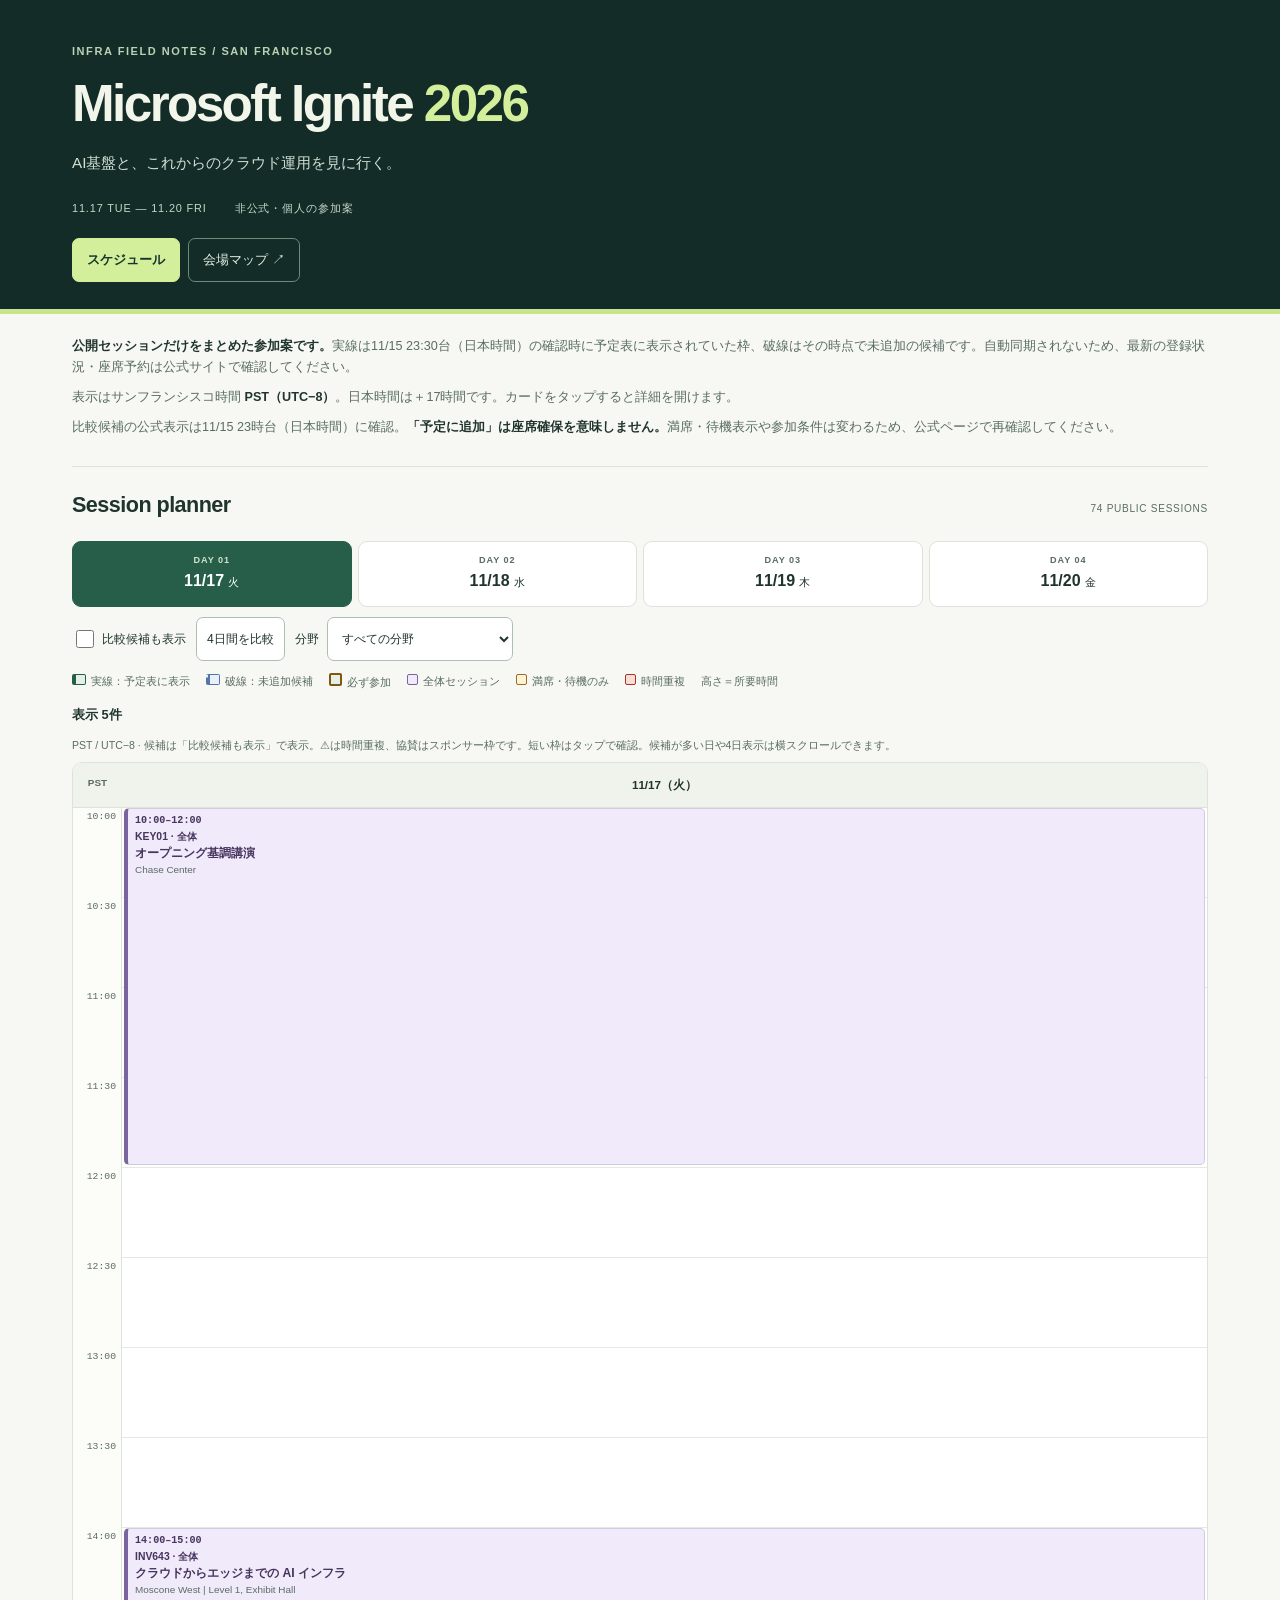
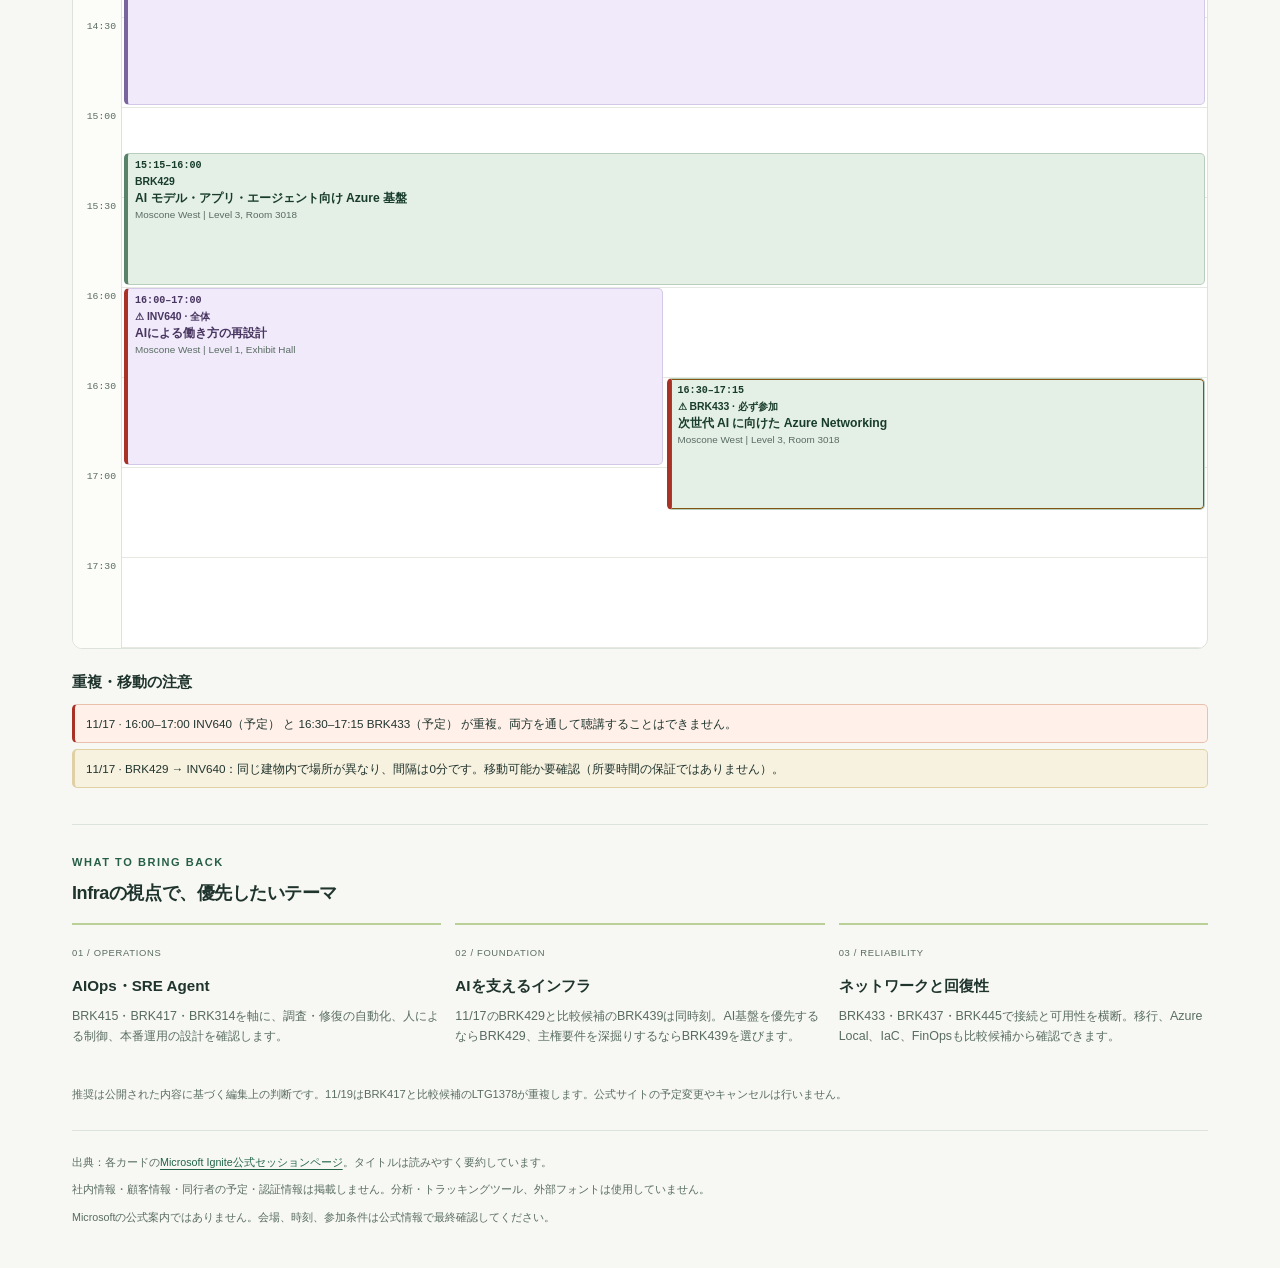
==== docs/index.html @ 674624ea "Refresh Ignite sessions and add The Clancy to the map Co-authored-by: Copilot App <223556219+Copilot" ====
<!doctype html>
<html lang="ja">
<head>
  <meta charset="utf-8">
  <meta name="viewport" content="width=device-width, initial-scale=1">
  <meta name="description" content="Microsoft Ignite 2026 の公開セッションを、Infra・AIOps・SREの観点で整理した非公式の参加案。現地時間のカレンダーで重複を比較できます。">
  <meta name="referrer" content="no-referrer">
  <meta name="theme-color" content="#132c28">
  <title>Ignite 2026 | Infra field notes</title>
  <link rel="stylesheet" href="./style.css">
  <script type="module" src="./app.js"></script>
</head>
<body>
  <header class="masthead">
    <div class="page">
      <p class="eyebrow">INFRA FIELD NOTES / SAN FRANCISCO</p>
      <h1>Microsoft Ignite <span>2026</span></h1>
      <p class="intro">AI基盤と、これからのクラウド運用を見に行く。</p>
      <div class="header-meta"><span>11.17 TUE — 11.20 FRI</span><span>非公式・個人の参加案</span></div>
      <nav class="site-nav" aria-label="ページ"><a href="./" aria-current="page">スケジュール</a><a href="./map.html">会場マップ ↗</a></nav>
    </div>
  </header>
  <main class="page">
    <section class="overview" aria-label="公開情報について">
      <p><strong>公開セッションだけをまとめた参加案です。</strong>実線は11/15 23:30台（日本時間）の確認時に予定表に表示されていた枠、破線はその時点で未追加の候補です。自動同期されないため、最新の登録状況・座席予約は公式サイトで確認してください。</p>
      <p>表示はサンフランシスコ時間 <strong>PST（UTC−8）</strong>。日本時間は＋17時間です。カードをタップすると詳細を開けます。</p>
      <p>比較候補の公式表示は11/15 23時台（日本時間）に確認。<strong>「予定に追加」は座席確保を意味しません。</strong>満席・待機表示や参加条件は変わるため、公式ページで再確認してください。</p>
    </section>
    <section class="planner" aria-labelledby="planner-title">
      <div class="section-heading"><h2 id="planner-title">Session planner</h2><span class="edition">74 PUBLIC SESSIONS</span></div>
      <div class="controls">
        <nav class="days" aria-label="表示する日付">
          <button type="button" data-day="17" aria-pressed="true"><small>DAY 01</small>11/17 <span>火</span></button>
          <button type="button" data-day="18" aria-pressed="false"><small>DAY 02</small>11/18 <span>水</span></button>
          <button type="button" data-day="19" aria-pressed="false"><small>DAY 03</small>11/19 <span>木</span></button>
          <button type="button" data-day="20" aria-pressed="false"><small>DAY 04</small>11/20 <span>金</span></button>
        </nav>
        <div class="filter-row">
          <label class="check"><input id="alternatives" type="checkbox"> 比較候補も表示</label>
          <button id="week" type="button" aria-pressed="false">4日間を比較</button>
          <label class="track-label">分野<select id="track"><option value="">すべての分野</option></select></label>
        </div>
      </div>
      <div class="legend"><span class="key priority">実線：予定表に表示</span><span class="key alternative">破線：未追加候補</span><span class="key must">必ず参加</span><span class="key general">全体セッション</span><span class="key standby">満席・待機のみ</span><span class="key conflict">時間重複</span><span>高さ＝所要時間</span></div>
      <div id="summary" class="summary" role="status" aria-live="polite"></div>
      <p class="calendar-help">PST / UTC−8 · 候補は「比較候補も表示」で表示。⚠は時間重複、協賛はスポンサー枠です。短い枠はタップで確認。候補が多い日や4日表示は横スクロールできます。</p>
      <div class="calendar-scroll" tabindex="0" role="region" aria-label="時間軸カレンダー">
        <div id="calendar" class="calendar"></div>
      </div>
      <section class="schedule-notes" aria-labelledby="schedule-notes-title">
        <h3 id="schedule-notes-title">重複・移動の注意</h3>
        <div id="warnings" class="warnings"></div>
      </section>
      <noscript><p class="error">カレンダーにはJavaScriptが必要です。<a href="https://ignite.microsoft.com/en-US/sessions">公式カタログ</a>をご利用ください。</p></noscript>
      <p id="load-error" class="error" hidden></p>
    </section>
    <section class="reading" aria-labelledby="focus-title">
      <p class="eyebrow">WHAT TO BRING BACK</p>
      <h2 id="focus-title">Infraの視点で、優先したいテーマ</h2>
      <div class="reading-grid">
        <article><span>01 / OPERATIONS</span><h3>AIOps・SRE Agent</h3><p>BRK415・BRK417・BRK314を軸に、調査・修復の自動化、人による制御、本番運用の設計を確認します。</p></article>
        <article><span>02 / FOUNDATION</span><h3>AIを支えるインフラ</h3><p>11/17のBRK429と比較候補のBRK439は同時刻。AI基盤を優先するならBRK429、主権要件を深掘りするならBRK439を選びます。</p></article>
        <article><span>03 / RELIABILITY</span><h3>ネットワークと回復性</h3><p>BRK433・BRK437・BRK445で接続と可用性を横断。移行、Azure Local、IaC、FinOpsも比較候補から確認できます。</p></article>
      </div>
      <p class="fineprint">推奨は公開された内容に基づく編集上の判断です。11/19はBRK417と比較候補のLTG1378が重複します。公式サイトの予定変更やキャンセルは行いません。</p>
    </section>
    <footer>
      <p>出典：各カードの<a href="https://ignite.microsoft.com/en-US/sessions">Microsoft Ignite公式セッションページ</a>。タイトルは読みやすく要約しています。</p>
      <p>社内情報・顧客情報・同行者の予定・認証情報は掲載しません。分析・トラッキングツール、外部フォントは使用していません。</p>
      <p>Microsoftの公式案内ではありません。会場、時刻、参加条件は公式情報で最終確認してください。</p>
    </footer>
  </main>
  <dialog id="detail" aria-labelledby="detail-title">
    <button id="close-detail" class="close" type="button">閉じる ×</button>
    <p id="detail-code" class="eyebrow"></p>
    <h2 id="detail-title"></h2>
    <p id="detail-time"></p><p id="detail-jst" class="muted"></p>
    <p id="detail-place"></p><p id="detail-track" class="muted"></p>
    <p id="detail-conflicts" class="detail-warning"></p>
    <p id="detail-availability" class="detail-availability"></p>
    <p id="detail-reason"></p>
    <a id="detail-link" class="official" target="_blank" rel="noopener noreferrer">公式セッションページ ↗</a>
    <p class="fineprint">表示状態は2026/11/15時点の記録で、自動同期されません。最新の登録・予約状況は公式サイトで確認してください。</p>
  </dialog>
</body>
</html>
---- docs/style.css ----
:root {
  color-scheme: light;
  --ink: #20342e;
  --muted: #596c63;
  --paper: #f7f8f3;
  --line: #dce3db;
  --green: #265e49;
  --priority: #e4efe6;
  --alternate: #eaf0fa;
  --danger: #a93227;
  --scale: 3px;
  font-family: "Segoe UI", "Yu Gothic UI", "Hiragino Kaku Gothic ProN", sans-serif;
}
* { box-sizing: border-box; }
body { margin: 0; background: var(--paper); color: var(--ink); line-height: 1.65; }
button, select, input { font: inherit; }
button, select { cursor: pointer; }
button, select, a { -webkit-tap-highlight-color: transparent; }
button:focus-visible, a:focus-visible, select:focus-visible, input:focus-visible, [tabindex]:focus-visible { outline: 3px solid #d27d18; outline-offset: 3px; }
a { color: #236449; text-underline-offset: 3px; }
p { margin: 0 0 .6rem; }
.page { max-width: 1180px; margin: auto; padding: 0 22px; }
.masthead { background: #132c28; color: #f2f5e9; padding: 42px 0 27px; border-bottom: 5px solid #c7e58c; }
.eyebrow { font-size: .69rem; letter-spacing: .14em; font-weight: 750; }
.masthead .eyebrow { color: #bad1b4; }
h1 { font-size: clamp(1.7rem, 5vw, 3.2rem); letter-spacing: -.05em; line-height: 1.2; margin: 13px 0 15px; }
h1 span { color: #d4ef9c; }
.intro { font-size: .95rem; color: #d2e0d4; }
.header-meta { display: flex; gap: 12px 28px; flex-wrap: wrap; margin-top: 25px; font-size: .68rem; letter-spacing: .08em; color: #c5d6c6; }
.site-nav { display: flex; gap: 8px; margin-top: 20px; }
.site-nav a { display: inline-flex; align-items: center; min-height: 44px; padding: 8px 14px; border: 1px solid #6f8b7b; border-radius: 7px; color: #e7f2e4; text-decoration: none; font-size: .82rem; }
.site-nav a[aria-current="page"] { color: #15362b; background: #d4ef9c; border-color: #d4ef9c; font-weight: 700; }
.overview { padding: 22px 0 18px; font-size: .79rem; color: var(--muted); }
.overview strong { color: var(--ink); }
.section-heading { display: flex; align-items: baseline; justify-content: space-between; gap: 8px; border-top: 1px solid var(--line); padding-top: 23px; }
h2 { font-size: 1.35rem; line-height: 1.4; margin: 0 0 17px; letter-spacing: -.025em; }
.edition { font-size: .63rem; color: var(--muted); letter-spacing: .07em; text-align: right; }
.controls { position: sticky; top: 0; z-index: 5; background: var(--paper); padding: 4px 0 10px; }
.days { display: grid; grid-template-columns: repeat(4, 1fr); gap: 6px; }
.days button { border: 1px solid var(--line); background: white; border-radius: 9px; color: var(--ink); padding: 8px 4px; font-size: 1rem; font-weight: 700; min-height: 66px; }
.days small { display: block; font-size: .57rem; letter-spacing: .1em; color: var(--muted); }
.days button span { font-size: .7rem; font-weight: 500; }
.days button[aria-pressed="true"] { color: white; background: var(--green); border-color: var(--green); }
.days button[aria-pressed="true"] small { color: #d0e4cf; }
.filter-row { display: flex; flex-wrap: wrap; gap: 10px; align-items: center; padding-top: 10px; font-size: .76rem; }
.check { display: flex; align-items: center; gap: 5px; min-height: 44px; cursor: pointer; }
input { width: 18px; height: 18px; accent-color: var(--green); }
#week, select { min-height: 44px; padding: 7px 10px; border: 1px solid #aebfb2; border-radius: 7px; color: var(--ink); background: white; }
#week[aria-pressed="true"] { background: var(--priority); border-color: var(--green); }
.track-label { display: flex; gap: 8px; align-items: center; }
.legend { display: flex; flex-wrap: wrap; gap: 8px 16px; font-size: .67rem; color: var(--muted); margin: 2px 0 12px; }
.key::before { content: ""; display: inline-block; height: 9px; width: 9px; margin-right: 5px; background: var(--priority); border: 1px solid var(--green); border-radius: 2px; }
.key.priority::before { border-left: 4px solid var(--green); }
.key.alternative::before { background: var(--alternate); border-color: #5375a7; border-left: 4px dashed #5375a7; }
.key.general::before { background: #f0eafa; border-color: #79649e; }
.key.standby::before { background: #fff3d4; border-color: #9a6b22; }
.key.must::before { background: var(--priority); border: 2px solid #825513; }
.key.conflict::before { background: #f8ddd4; border-color: var(--danger); }
.summary { font-size: .8rem; font-weight: 700; margin-bottom: 8px; }
.warnings { display: grid; gap: 6px; }
.schedule-notes { margin-top: 20px; }
.schedule-notes h3 { margin: 0 0 10px; }
.notes-help { color: var(--muted); font-size: .73rem; margin: 2px 0 0; }
.warning { background: #fff1e9; border: 1px solid #e8c1ad; border-left: 3px solid var(--danger); border-radius: 5px; font-size: .73rem; padding: 9px 11px; }
.warning.travel { background: #f7f1df; border-color: #e0d1a5; }
.calendar-help { font-size: .66rem; color: var(--muted); margin: 12px 0 8px; }
.calendar-scroll { overflow: auto; border: 1px solid var(--line); border-radius: 10px; background: white; }
.calendar { display: grid; grid-template-columns: 49px minmax(0, 1fr); isolation: isolate; }
.calendar.week { grid-template-columns: 49px repeat(4, minmax(260px, 1fr)); min-width: 1090px; }
.corner, .day-heading { padding: 12px 6px; background: #f0f3ec; border-bottom: 1px solid var(--line); font-size: .73rem; text-align: center; font-weight: 650; }
.corner { position: sticky; left: 0; z-index: 3; color: var(--muted); font-size: .62rem; }
.time-axis { position: sticky; left: 0; z-index: 3; background: #fcfcf8; border-right: 1px solid var(--line); }
.time-tick { position: absolute; width: 100%; padding: 2px 5px 0 0; text-align: right; font: .61rem/1.4 Consolas, monospace; color: var(--muted); }
.day-column { position: relative; border-right: 1px solid var(--line); background: repeating-linear-gradient(to bottom, transparent 0, transparent calc(30 * var(--scale) - 1px), #e5e9e1 calc(30 * var(--scale) - 1px), #e5e9e1 calc(30 * var(--scale))); }
.day-column:last-child { border-right: 0; }
.empty { padding: 18px 12px; font-size: .75rem; color: var(--muted); }
.event { position: absolute; display: flex; flex-direction: column; gap: 3px; margin: 0; padding: 6px 7px; border: 1px solid #b8cdbb; border-left: 4px solid #58826a; border-radius: 5px; background: var(--priority); text-align: left; color: #183c2b; overflow: hidden; min-width: 0; line-height: 1.25; }
.event.alternative { background: var(--alternate); border-color: #c3d1e6; border-left: 4px dashed #6984ae; color: #284564; }
.event.general { background: #f0eafa; border-color: #d3c8e5; border-left-color: #79649e; color: #47345f; }
.event.standby { background: #fff3d4; border-color: #c4a668; border-left-color: #9a6b22; color: #574320; }
.event.must { box-shadow: inset 0 0 0 1px #825513; }
.event.conflict { border-left-color: var(--danger); }
.event:hover { filter: brightness(.97); box-shadow: 0 2px 8px #183c2b20; }
.event .event-time { font: 700 .63rem/1.25 Consolas, monospace; white-space: nowrap; }
.event .event-code { font-size: .65rem; font-weight: 750; }
.event .event-title { font-size: .76rem; font-weight: 650; display: -webkit-box; -webkit-line-clamp: 2; -webkit-box-orient: vertical; overflow: hidden; }
.event .event-venue { font-size: .62rem; color: var(--muted); overflow: hidden; white-space: nowrap; text-overflow: ellipsis; }
.event.short { padding: 3px 5px; gap: 1px; }
.event.short .event-title, .event.short .event-venue { display: none; }
.event.medium .event-venue { display: none; }
.reading { margin-top: 36px; border-top: 1px solid var(--line); padding-top: 28px; }
.reading > .eyebrow { color: var(--green); }
.reading h2 { font-size: 1.13rem; }
.reading-grid { display: grid; grid-template-columns: repeat(3, 1fr); gap: 14px; }
.reading article { border-top: 2px solid #bad098; padding: 13px 0; }
.reading article > span { font-size: .59rem; letter-spacing: .07em; color: var(--muted); }
h3 { font-size: .95rem; margin: 8px 0; }
.reading article p { font-size: .78rem; color: var(--muted); }
.fineprint { font-size: .7rem; color: var(--muted); margin-top: 15px; }
footer { border-top: 1px solid var(--line); margin-top: 27px; padding: 23px 0 32px; font-size: .67rem; color: var(--muted); }
dialog { border: 0; border-top: 5px solid var(--green); border-radius: 13px; padding: 24px; width: min(94vw, 540px); max-height: 85dvh; color: var(--ink); box-shadow: 0 12px 70px #0004; }
dialog::backdrop { background: #102a24a6; }
dialog h2 { font-size: 1.3rem; margin-top: 10px; }
dialog p { font-size: .84rem; }
.close { display: block; margin: -7px -7px 12px auto; min-height: 44px; border: 1px solid var(--line); border-radius: 6px; background: white; padding: 6px 12px; color: var(--ink); }
.muted { color: var(--muted); }
.detail-warning { color: var(--danger); font-weight: 650; }
.detail-availability { color: #765317; font-weight: 650; }
.official { display: block; margin: 18px 0 0; padding: 12px; border-radius: 7px; background: var(--green); color: white; text-decoration: none; text-align: center; }
.error { padding: 15px; color: #a02218; background: #ffebe5; }
.venue-page { max-width: 1000px; }
.event-map { margin-top: 24px; }
.event-map .eyebrow { color: var(--green); }
.event-map h2 { margin: 6px 0 12px; }
.event-map > p { font-size: .83rem; }
.official-map { margin: 24px 0; padding: 22px; background: #e8f0df; border: 1px solid #c5d7bd; border-radius: 12px; }
.official-map .eyebrow, .venue-section .eyebrow { color: var(--green); }
.official-map h2, .venue-section h2 { margin: 6px 0 12px; }
.official-map p, .venue-section > p { font-size: .83rem; }
.map-actions { display: flex; flex-wrap: wrap; align-items: center; gap: 12px 22px; }
.map-actions .official { display: inline-block; margin: 0; padding: 12px 18px; }
.venue-section { border-top: 1px solid var(--line); padding-top: 28px; margin-top: 28px; }
.schematic { margin: 18px 0 0; }
.schematic svg { display: block; width: 100%; max-width: 520px; height: auto; }
.campus-map a { cursor: pointer; }
.campus-map a:focus-visible { outline: 3px solid #d27d18; outline-offset: -3px; }
.schematic figcaption, .map-credit { font-size: .7rem; color: var(--muted); margin: 8px 0; }
.chase-note { max-width: 520px; margin-top: 17px; padding: 14px 16px; background: #e9eff7; border: 1px solid #c5d5e5; border-radius: 9px; font-size: .8rem; }
.chase-note h3 { margin: 3px 0 5px; }
.chase-note p:last-child { margin-bottom: 0; }
.transit-note { max-width: 520px; margin: 12px 0 0; padding: 11px 14px; border-left: 3px solid #b17a24; background: #fff3d4; color: #574320; border-radius: 5px; }
.venue-grid { display: grid; grid-template-columns: repeat(2, 1fr); gap: 12px; }
.venue-card { padding: 17px; border: 1px solid var(--line); background: white; border-radius: 9px; font-size: .8rem; }
.venue-card h3 { margin: 4px 0 8px; }
.venue-card p:last-child { margin-bottom: 0; }
.venue-number { font-weight: 750; color: var(--green); font-size: .75rem; }
@media (max-width: 600px) {
  .page { padding: 0 14px; }
  .masthead { padding-top: 29px; }
  .intro { font-size: .8rem; }
  .reading-grid { grid-template-columns: 1fr; gap: 0; }
  .venue-grid { grid-template-columns: 1fr; }
  .track-label { width: 100%; }
  .track-label select { flex: 1; min-width: 0; }
  .event .event-title { font-size: .7rem; }
}
@media (prefers-reduced-motion: no-preference) { dialog[open] { animation: appear .15s ease-out; } @keyframes appear { from { opacity: 0; transform: translateY(8px); } to { opacity: 1; transform: translateY(0); } } }
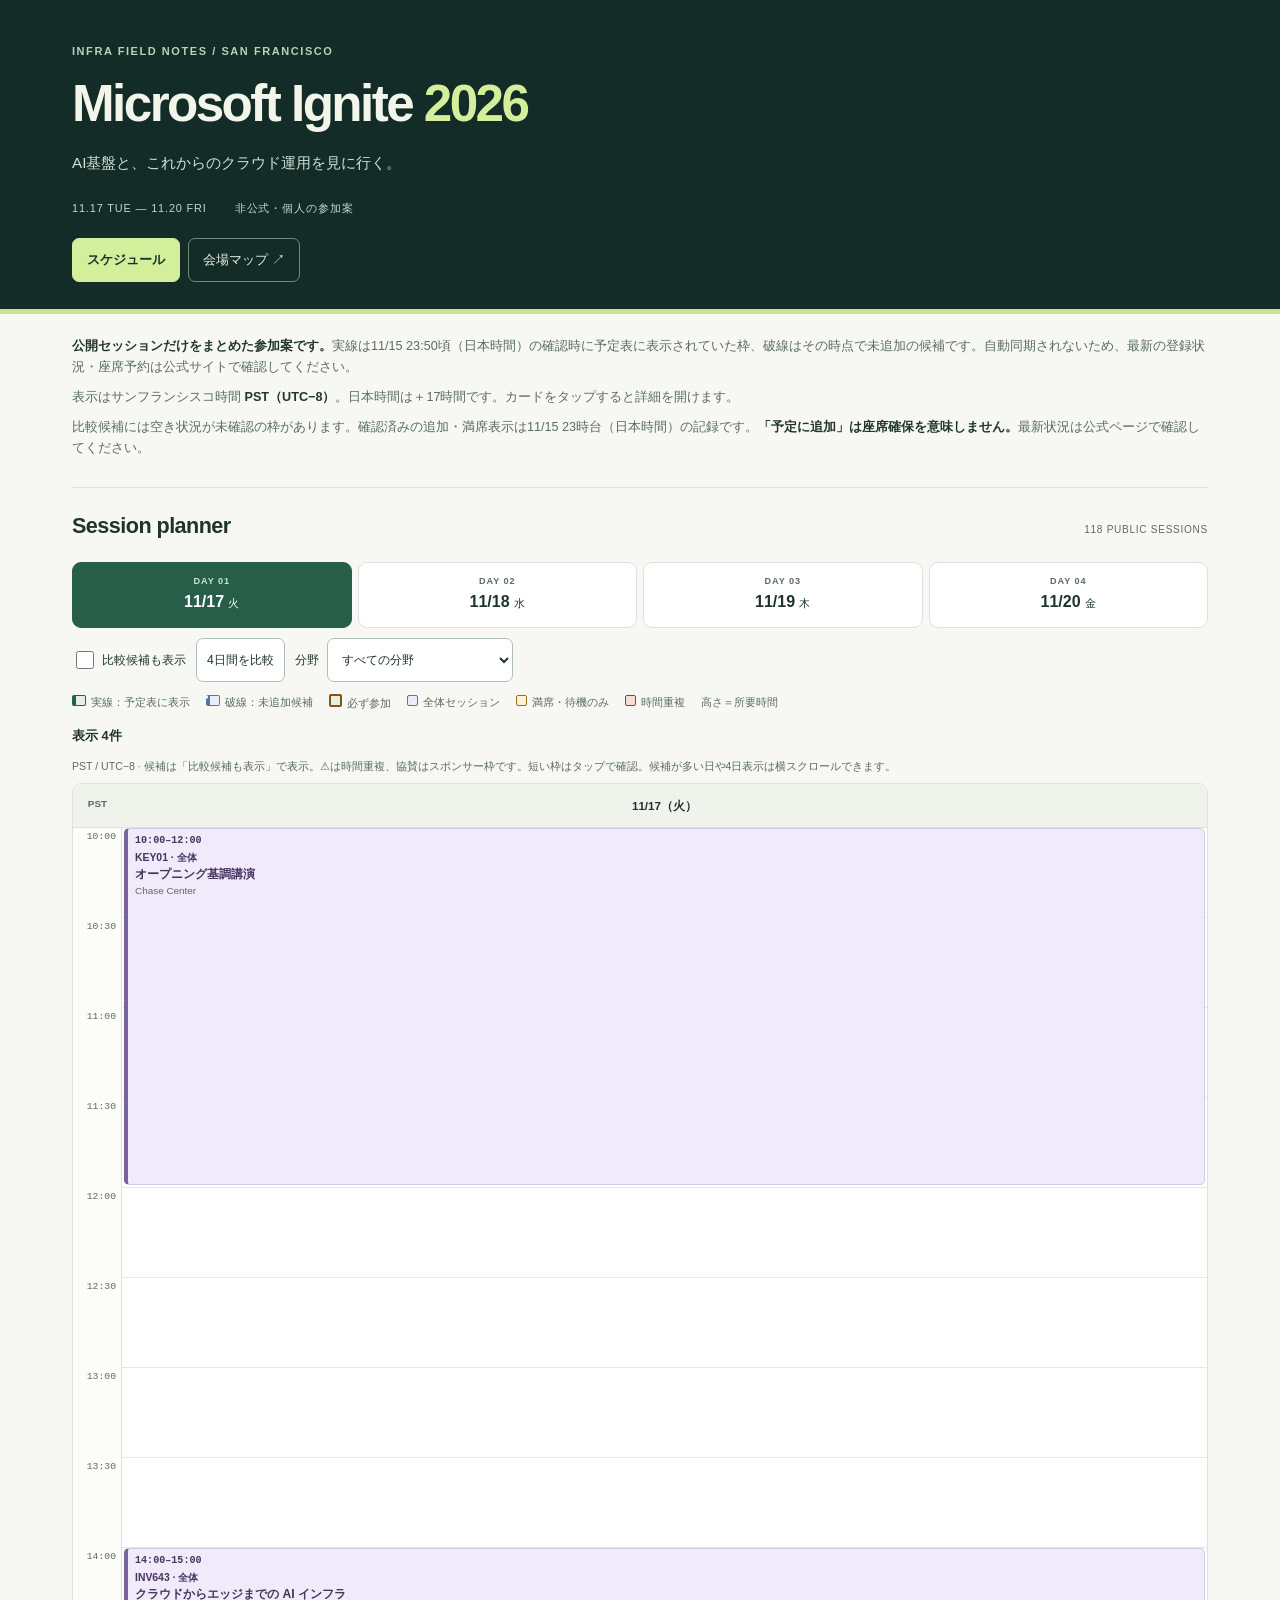
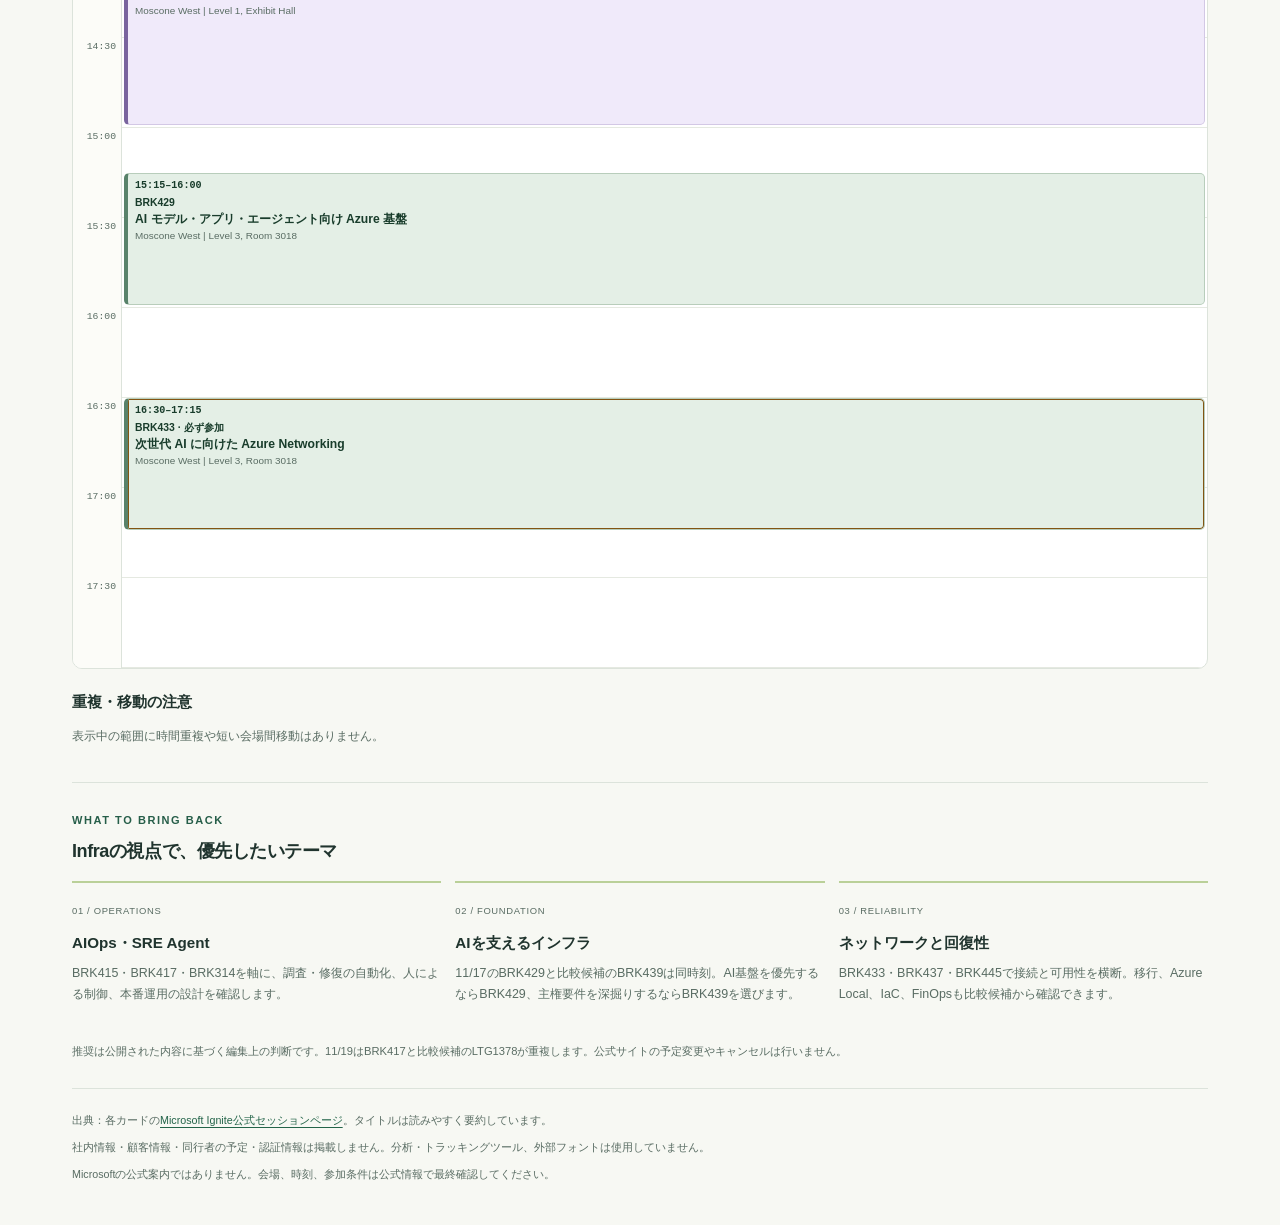
==== commit 60f1c1b8: "Refresh Ignite schedule and public candidates Co-authored-by: Copilot App <223556219+Copilot@users.n" ====
--- a/docs/index.html
+++ b/docs/index.html
@@ -22,12 +22,12 @@
   </header>
   <main class="page">
     <section class="overview" aria-label="公開情報について">
-      <p><strong>公開セッションだけをまとめた参加案です。</strong>実線は11/15 23:30台（日本時間）の確認時に予定表に表示されていた枠、破線はその時点で未追加の候補です。自動同期されないため、最新の登録状況・座席予約は公式サイトで確認してください。</p>
+      <p><strong>公開セッションだけをまとめた参加案です。</strong>実線は11/15 23:50頃（日本時間）の確認時に予定表に表示されていた枠、破線はその時点で未追加の候補です。自動同期されないため、最新の登録状況・座席予約は公式サイトで確認してください。</p>
       <p>表示はサンフランシスコ時間 <strong>PST（UTC−8）</strong>。日本時間は＋17時間です。カードをタップすると詳細を開けます。</p>
-      <p>比較候補の公式表示は11/15 23時台（日本時間）に確認。<strong>「予定に追加」は座席確保を意味しません。</strong>満席・待機表示や参加条件は変わるため、公式ページで再確認してください。</p>
+      <p>比較候補には空き状況が未確認の枠があります。確認済みの追加・満席表示は11/15 23時台（日本時間）の記録です。<strong>「予定に追加」は座席確保を意味しません。</strong>最新状況は公式ページで確認してください。</p>
     </section>
     <section class="planner" aria-labelledby="planner-title">
-      <div class="section-heading"><h2 id="planner-title">Session planner</h2><span class="edition">74 PUBLIC SESSIONS</span></div>
+      <div class="section-heading"><h2 id="planner-title">Session planner</h2><span id="session-count" class="edition">PUBLIC SESSIONS</span></div>
       <div class="controls">
         <nav class="days" aria-label="表示する日付">
           <button type="button" data-day="17" aria-pressed="true"><small>DAY 01</small>11/17 <span>火</span></button>
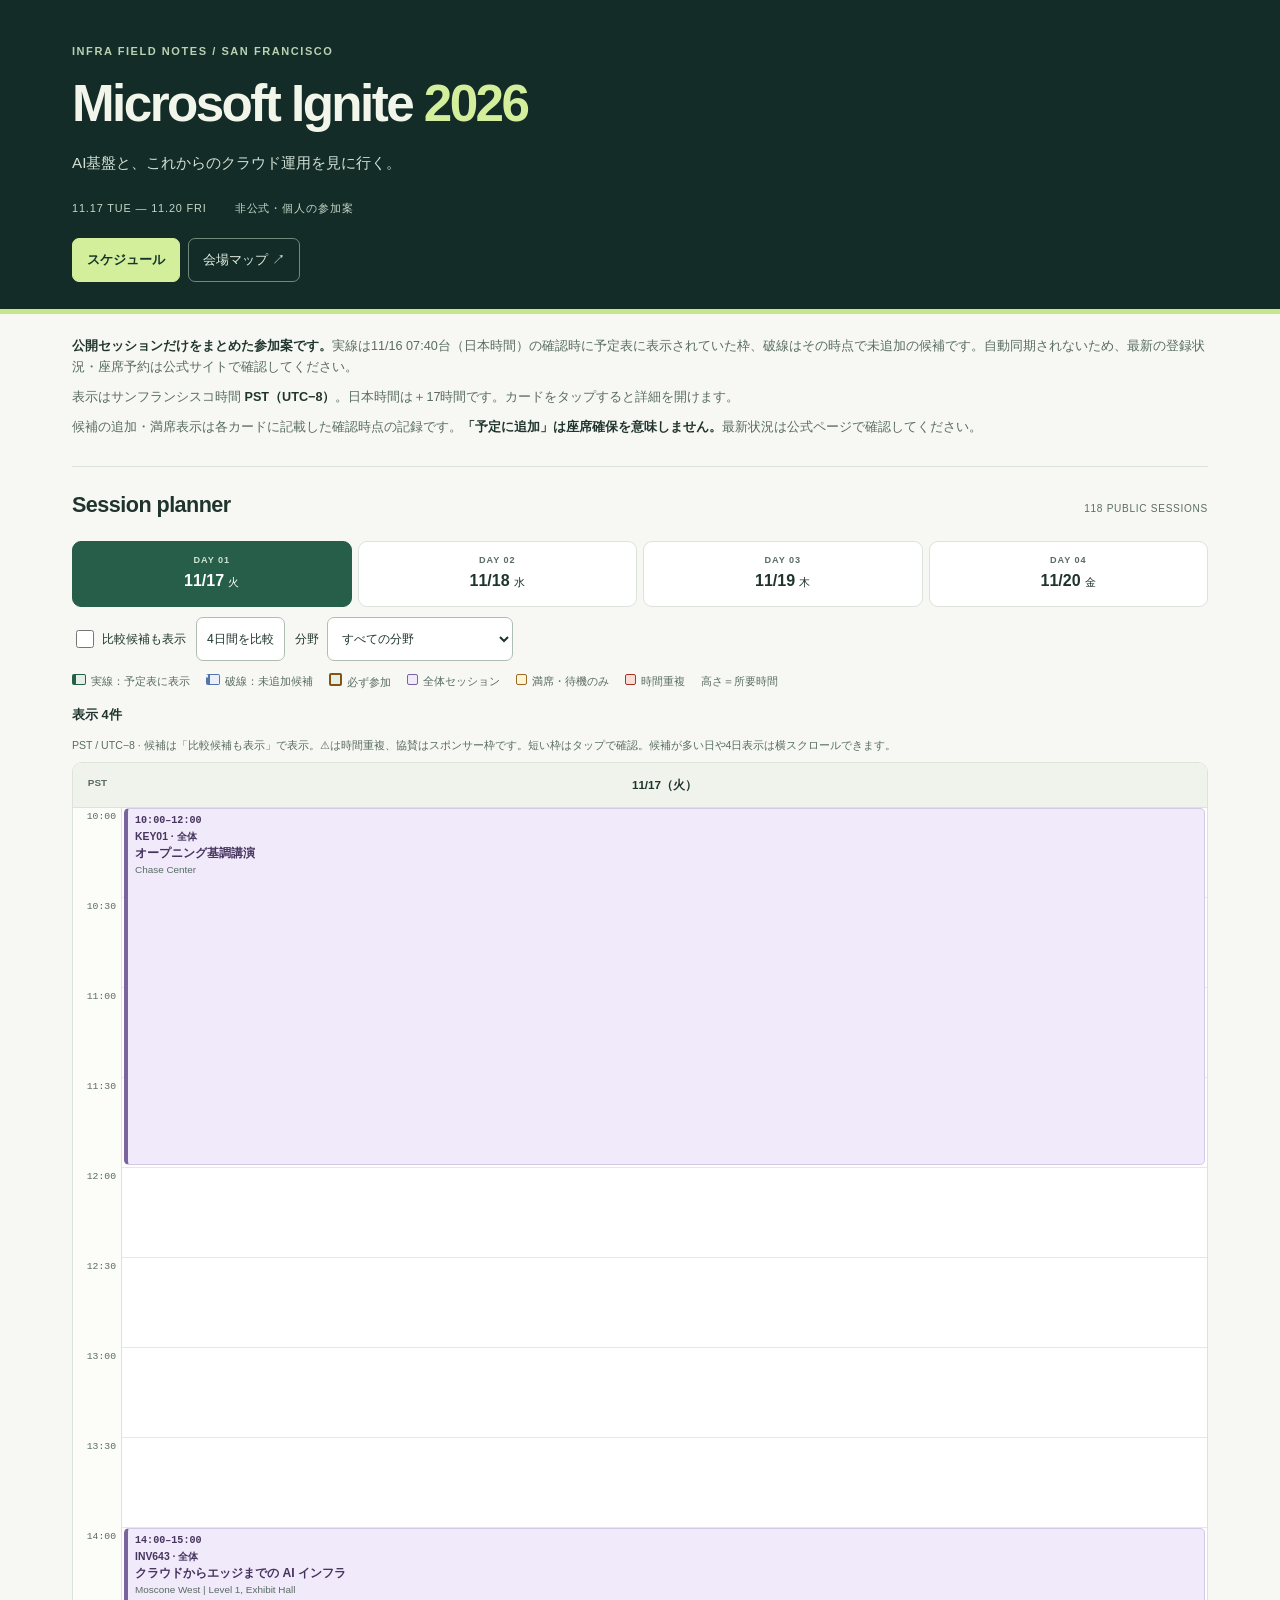
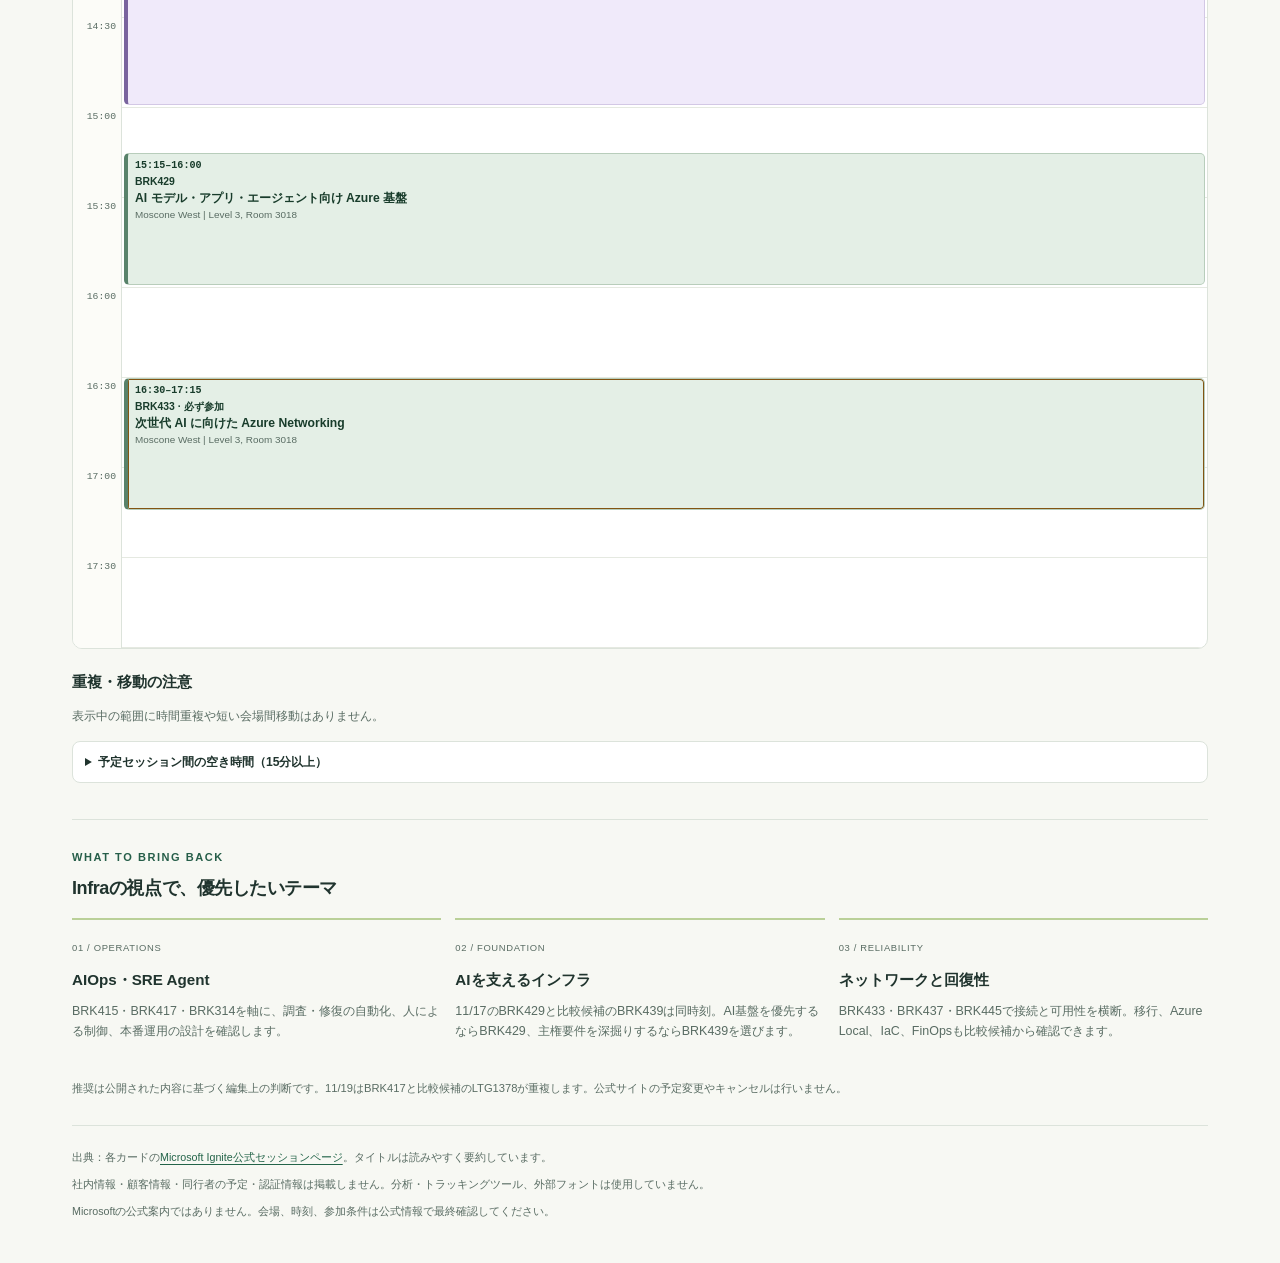
==== commit 90bd496a: "Refresh availability and improve event planning Co-authored-by: Copilot App <223556219+Copilot@users" ====
--- a/docs/index.html
+++ b/docs/index.html
@@ -22,9 +22,9 @@
   </header>
   <main class="page">
     <section class="overview" aria-label="公開情報について">
-      <p><strong>公開セッションだけをまとめた参加案です。</strong>実線は11/15 23:50頃（日本時間）の確認時に予定表に表示されていた枠、破線はその時点で未追加の候補です。自動同期されないため、最新の登録状況・座席予約は公式サイトで確認してください。</p>
+      <p><strong>公開セッションだけをまとめた参加案です。</strong>実線は11/16 07:40台（日本時間）の確認時に予定表に表示されていた枠、破線はその時点で未追加の候補です。自動同期されないため、最新の登録状況・座席予約は公式サイトで確認してください。</p>
       <p>表示はサンフランシスコ時間 <strong>PST（UTC−8）</strong>。日本時間は＋17時間です。カードをタップすると詳細を開けます。</p>
-      <p>比較候補には空き状況が未確認の枠があります。確認済みの追加・満席表示は11/15 23時台（日本時間）の記録です。<strong>「予定に追加」は座席確保を意味しません。</strong>最新状況は公式ページで確認してください。</p>
+      <p>候補の追加・満席表示は各カードに記載した確認時点の記録です。<strong>「予定に追加」は座席確保を意味しません。</strong>最新状況は公式ページで確認してください。</p>
     </section>
     <section class="planner" aria-labelledby="planner-title">
       <div class="section-heading"><h2 id="planner-title">Session planner</h2><span id="session-count" class="edition">PUBLIC SESSIONS</span></div>
@@ -51,6 +51,11 @@
         <h3 id="schedule-notes-title">重複・移動の注意</h3>
         <div id="warnings" class="warnings"></div>
       </section>
+      <details class="gap-notes">
+        <summary>予定セッション間の空き時間（15分以上）</summary>
+        <p>予定セッション同士の間隔です。移動・食事・共通プログラム・その他の予定は含まず、参加できる時間を保証しません。最初の前と最後の後は表示しません。時刻はPSTです。</p>
+        <ul id="session-gaps"></ul>
+      </details>
       <noscript><p class="error">カレンダーにはJavaScriptが必要です。<a href="https://ignite.microsoft.com/en-US/sessions">公式カタログ</a>をご利用ください。</p></noscript>
       <p id="load-error" class="error" hidden></p>
     </section>
@@ -80,7 +85,7 @@
     <p id="detail-availability" class="detail-availability"></p>
     <p id="detail-reason"></p>
     <a id="detail-link" class="official" target="_blank" rel="noopener noreferrer">公式セッションページ ↗</a>
-    <p class="fineprint">表示状態は2026/11/15時点の記録で、自動同期されません。最新の登録・予約状況は公式サイトで確認してください。</p>
+    <p class="fineprint">表示状態は2026/11/16時点の記録で、自動同期されません。最新の登録・予約状況は公式サイトで確認してください。</p>
   </dialog>
 </body>
 </html>
--- a/docs/style.css
+++ b/docs/style.css
@@ -61,6 +61,10 @@
 .schedule-notes { margin-top: 20px; }
 .schedule-notes h3 { margin: 0 0 10px; }
 .notes-help { color: var(--muted); font-size: .73rem; margin: 2px 0 0; }
+.gap-notes { margin-top: 16px; border: 1px solid var(--line); background: white; border-radius: 8px; padding: 10px 12px; font-size: .76rem; }
+.gap-notes summary { cursor: pointer; font-weight: 700; }
+.gap-notes p { color: var(--muted); margin: 10px 0 4px; }
+.gap-notes ul { margin: 6px 0 0; padding-left: 20px; }
 .warning { background: #fff1e9; border: 1px solid #e8c1ad; border-left: 3px solid var(--danger); border-radius: 5px; font-size: .73rem; padding: 9px 11px; }
 .warning.travel { background: #f7f1df; border-color: #e0d1a5; }
 .calendar-help { font-size: .66rem; color: var(--muted); margin: 12px 0 8px; }
@@ -113,6 +117,7 @@
 .event-map .eyebrow { color: var(--green); }
 .event-map h2 { margin: 6px 0 12px; }
 .event-map > p { font-size: .83rem; }
+.map-key { color: #69491f; }
 .official-map { margin: 24px 0; padding: 22px; background: #e8f0df; border: 1px solid #c5d7bd; border-radius: 12px; }
 .official-map .eyebrow, .venue-section .eyebrow { color: var(--green); }
 .official-map h2, .venue-section h2 { margin: 6px 0 12px; }
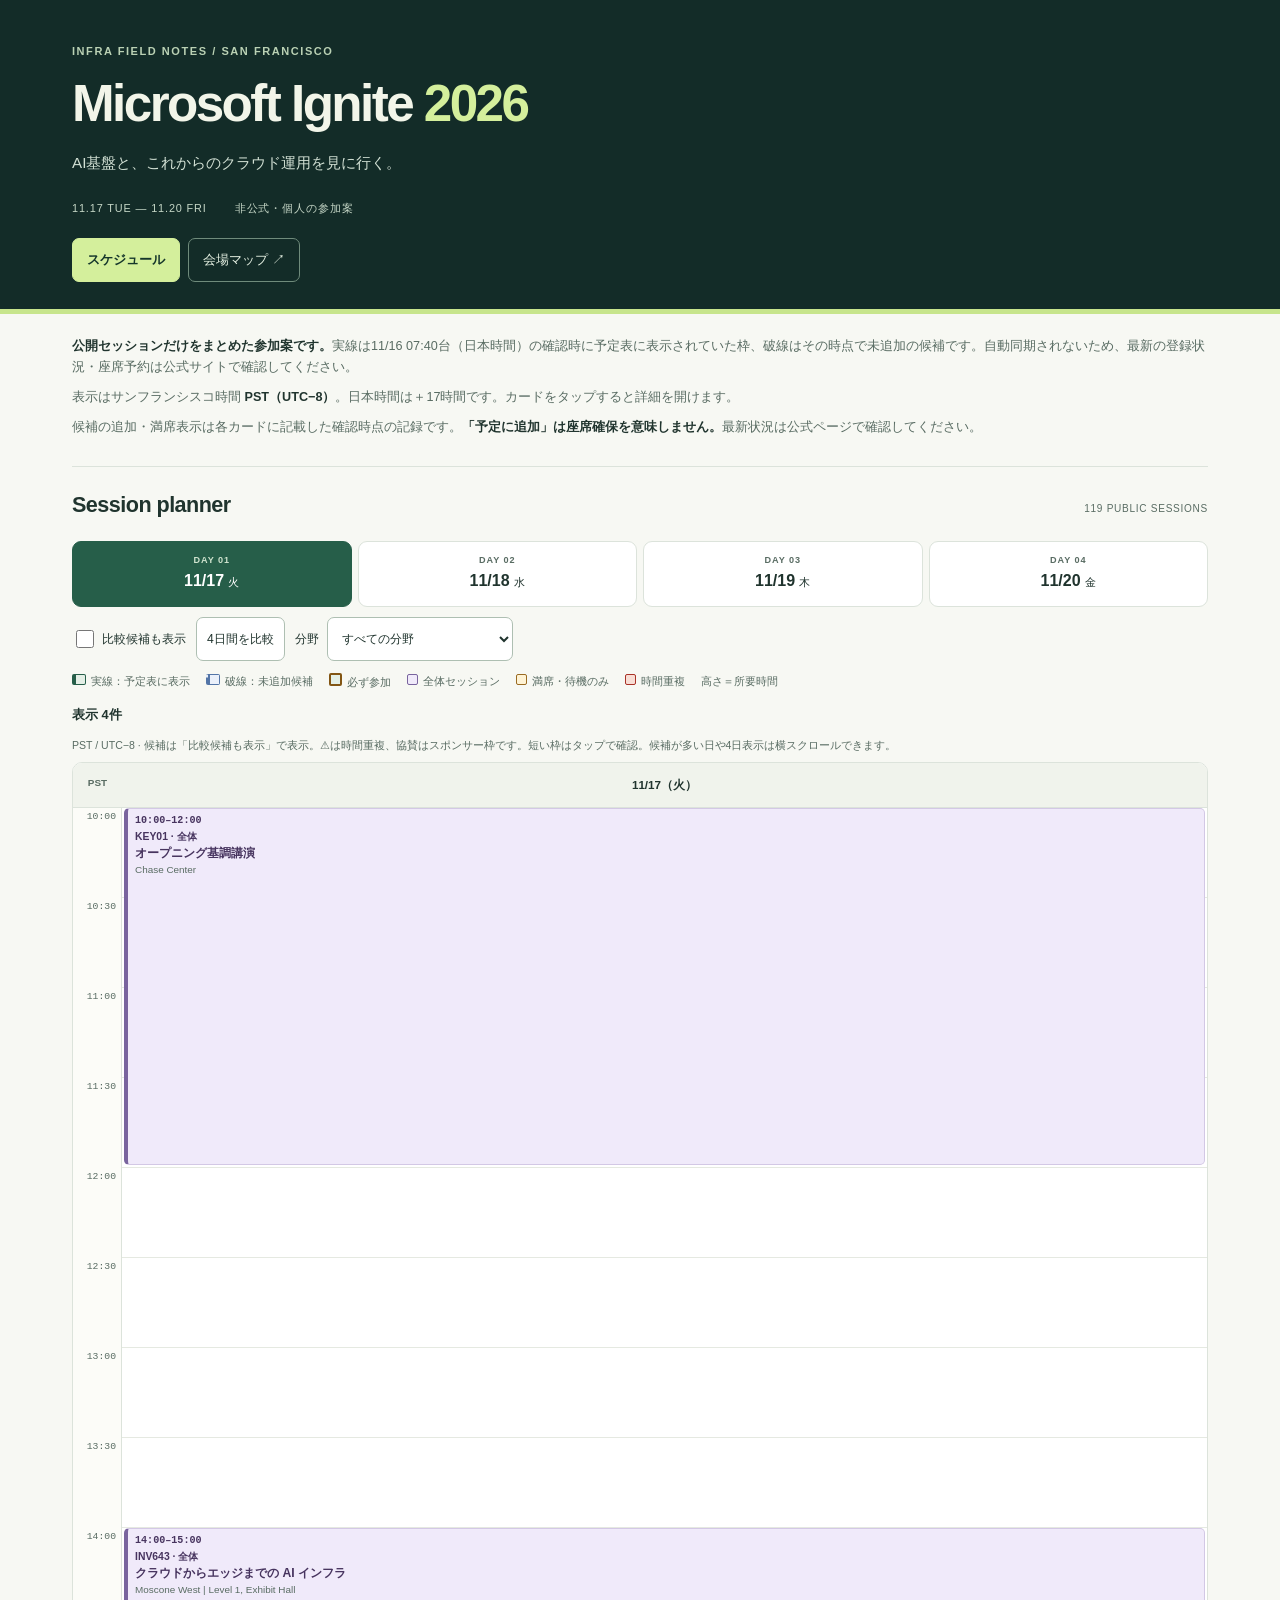
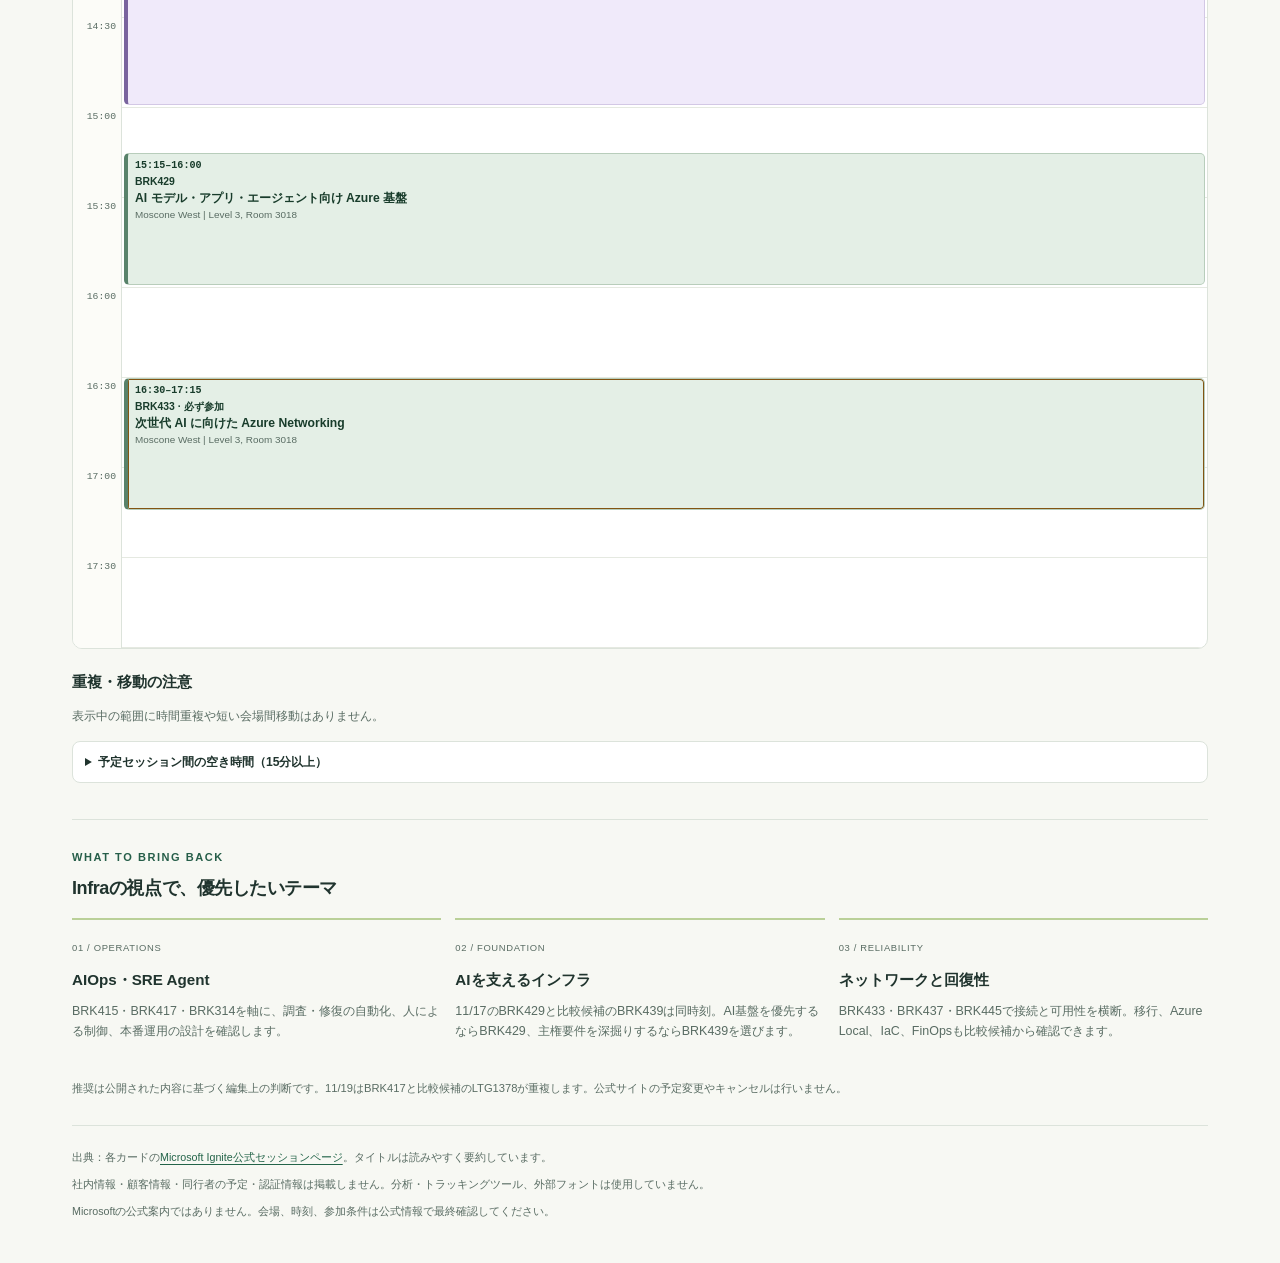
==== commit 4e01f72d: "Add YouTube link to session details Co-authored-by: copilot-swe-agent[bot] <198982749+Copilot@users." ====
--- a/docs/index.html
+++ b/docs/index.html
@@ -85,6 +85,7 @@
     <p id="detail-availability" class="detail-availability"></p>
     <p id="detail-reason"></p>
     <a id="detail-link" class="official" target="_blank" rel="noopener noreferrer">公式セッションページ ↗</a>
+    <a id="detail-youtube" class="official youtube" target="_blank" rel="noopener noreferrer" hidden>YouTube公開動画 ↗</a>
     <p class="fineprint">表示状態は2026/11/16時点の記録で、自動同期されません。最新の登録・予約状況は公式サイトで確認してください。</p>
   </dialog>
 </body>
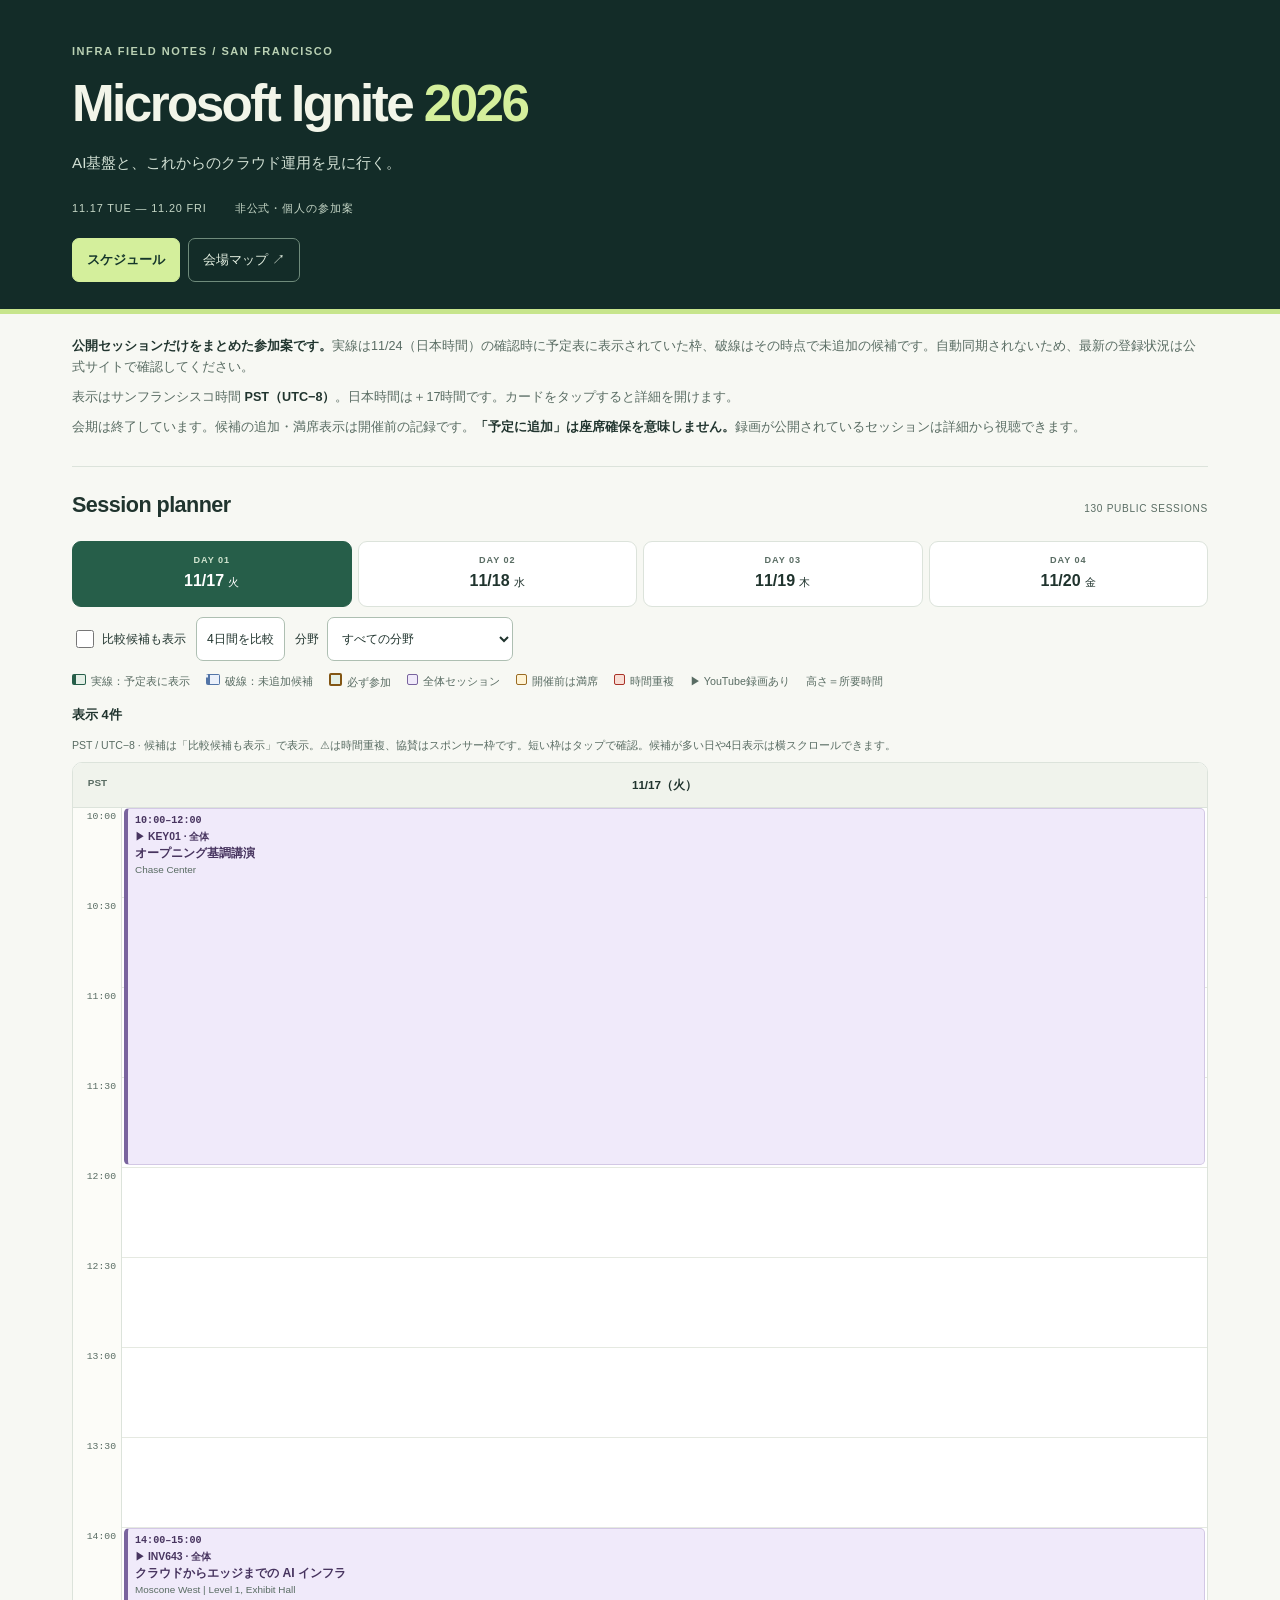
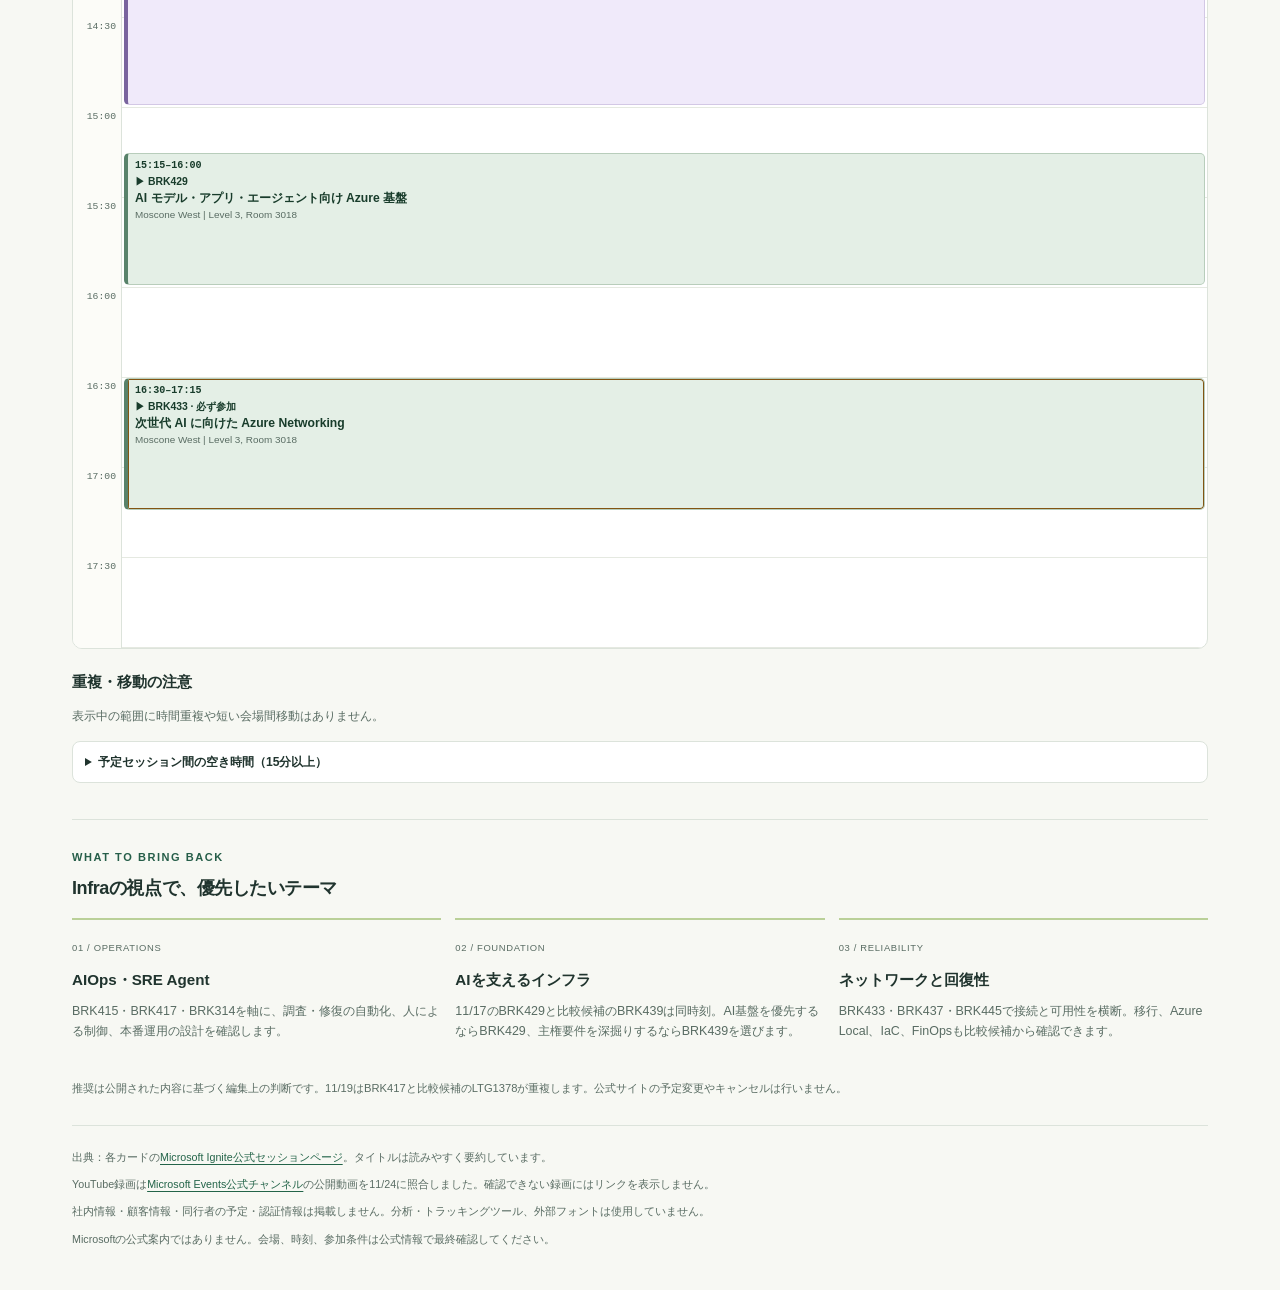
==== commit 88dfbb19: "Link Ignite sessions to official YouTube recordings Co-authored-by: Copilot App <223556219+Copilot@u" ====
--- a/docs/index.html
+++ b/docs/index.html
@@ -22,9 +22,9 @@
   </header>
   <main class="page">
     <section class="overview" aria-label="公開情報について">
-      <p><strong>公開セッションだけをまとめた参加案です。</strong>実線は11/16 07:40台（日本時間）の確認時に予定表に表示されていた枠、破線はその時点で未追加の候補です。自動同期されないため、最新の登録状況・座席予約は公式サイトで確認してください。</p>
+      <p><strong>公開セッションだけをまとめた参加案です。</strong>実線は11/24（日本時間）の確認時に予定表に表示されていた枠、破線はその時点で未追加の候補です。自動同期されないため、最新の登録状況は公式サイトで確認してください。</p>
       <p>表示はサンフランシスコ時間 <strong>PST（UTC−8）</strong>。日本時間は＋17時間です。カードをタップすると詳細を開けます。</p>
-      <p>候補の追加・満席表示は各カードに記載した確認時点の記録です。<strong>「予定に追加」は座席確保を意味しません。</strong>最新状況は公式ページで確認してください。</p>
+      <p>会期は終了しています。候補の追加・満席表示は開催前の記録です。<strong>「予定に追加」は座席確保を意味しません。</strong>録画が公開されているセッションは詳細から視聴できます。</p>
     </section>
     <section class="planner" aria-labelledby="planner-title">
       <div class="section-heading"><h2 id="planner-title">Session planner</h2><span id="session-count" class="edition">PUBLIC SESSIONS</span></div>
@@ -41,7 +41,7 @@
           <label class="track-label">分野<select id="track"><option value="">すべての分野</option></select></label>
         </div>
       </div>
-      <div class="legend"><span class="key priority">実線：予定表に表示</span><span class="key alternative">破線：未追加候補</span><span class="key must">必ず参加</span><span class="key general">全体セッション</span><span class="key standby">満席・待機のみ</span><span class="key conflict">時間重複</span><span>高さ＝所要時間</span></div>
+      <div class="legend"><span class="key priority">実線：予定表に表示</span><span class="key alternative">破線：未追加候補</span><span class="key must">必ず参加</span><span class="key general">全体セッション</span><span class="key standby">開催前は満席</span><span class="key conflict">時間重複</span><span>▶ YouTube録画あり</span><span>高さ＝所要時間</span></div>
       <div id="summary" class="summary" role="status" aria-live="polite"></div>
       <p class="calendar-help">PST / UTC−8 · 候補は「比較候補も表示」で表示。⚠は時間重複、協賛はスポンサー枠です。短い枠はタップで確認。候補が多い日や4日表示は横スクロールできます。</p>
       <div class="calendar-scroll" tabindex="0" role="region" aria-label="時間軸カレンダー">
@@ -71,6 +71,7 @@
     </section>
     <footer>
       <p>出典：各カードの<a href="https://ignite.microsoft.com/en-US/sessions">Microsoft Ignite公式セッションページ</a>。タイトルは読みやすく要約しています。</p>
+      <p>YouTube録画は<a href="https://www.youtube.com/@events_msft/videos">Microsoft Events公式チャンネル</a>の公開動画を11/24に照合しました。確認できない録画にはリンクを表示しません。</p>
       <p>社内情報・顧客情報・同行者の予定・認証情報は掲載しません。分析・トラッキングツール、外部フォントは使用していません。</p>
       <p>Microsoftの公式案内ではありません。会場、時刻、参加条件は公式情報で最終確認してください。</p>
     </footer>
@@ -85,8 +86,8 @@
     <p id="detail-availability" class="detail-availability"></p>
     <p id="detail-reason"></p>
     <a id="detail-link" class="official" target="_blank" rel="noopener noreferrer">公式セッションページ ↗</a>
-    <a id="detail-youtube" class="official youtube" target="_blank" rel="noopener noreferrer" hidden>YouTube公開動画 ↗</a>
-    <p class="fineprint">表示状態は2026/11/16時点の記録で、自動同期されません。最新の登録・予約状況は公式サイトで確認してください。</p>
+    <a id="detail-youtube" class="recording" target="_blank" rel="noopener noreferrer" hidden>YouTubeで録画を見る ↗</a>
+    <p class="fineprint">予定表の表示状態は2026/11/24時点の記録で、自動同期されません。</p>
   </dialog>
 </body>
 </html>
--- a/docs/style.css
+++ b/docs/style.css
@@ -111,6 +111,8 @@
 .detail-warning { color: var(--danger); font-weight: 650; }
 .detail-availability { color: #765317; font-weight: 650; }
 .official { display: block; margin: 18px 0 0; padding: 12px; border-radius: 7px; background: var(--green); color: white; text-decoration: none; text-align: center; }
+.recording { display: block; margin-top: 10px; padding: 12px; border: 1px solid #a13227; border-radius: 7px; color: #8d291f; font-weight: 700; text-decoration: none; text-align: center; }
+.recording[hidden] { display: none; }
 .error { padding: 15px; color: #a02218; background: #ffebe5; }
 .venue-page { max-width: 1000px; }
 .event-map { margin-top: 24px; }
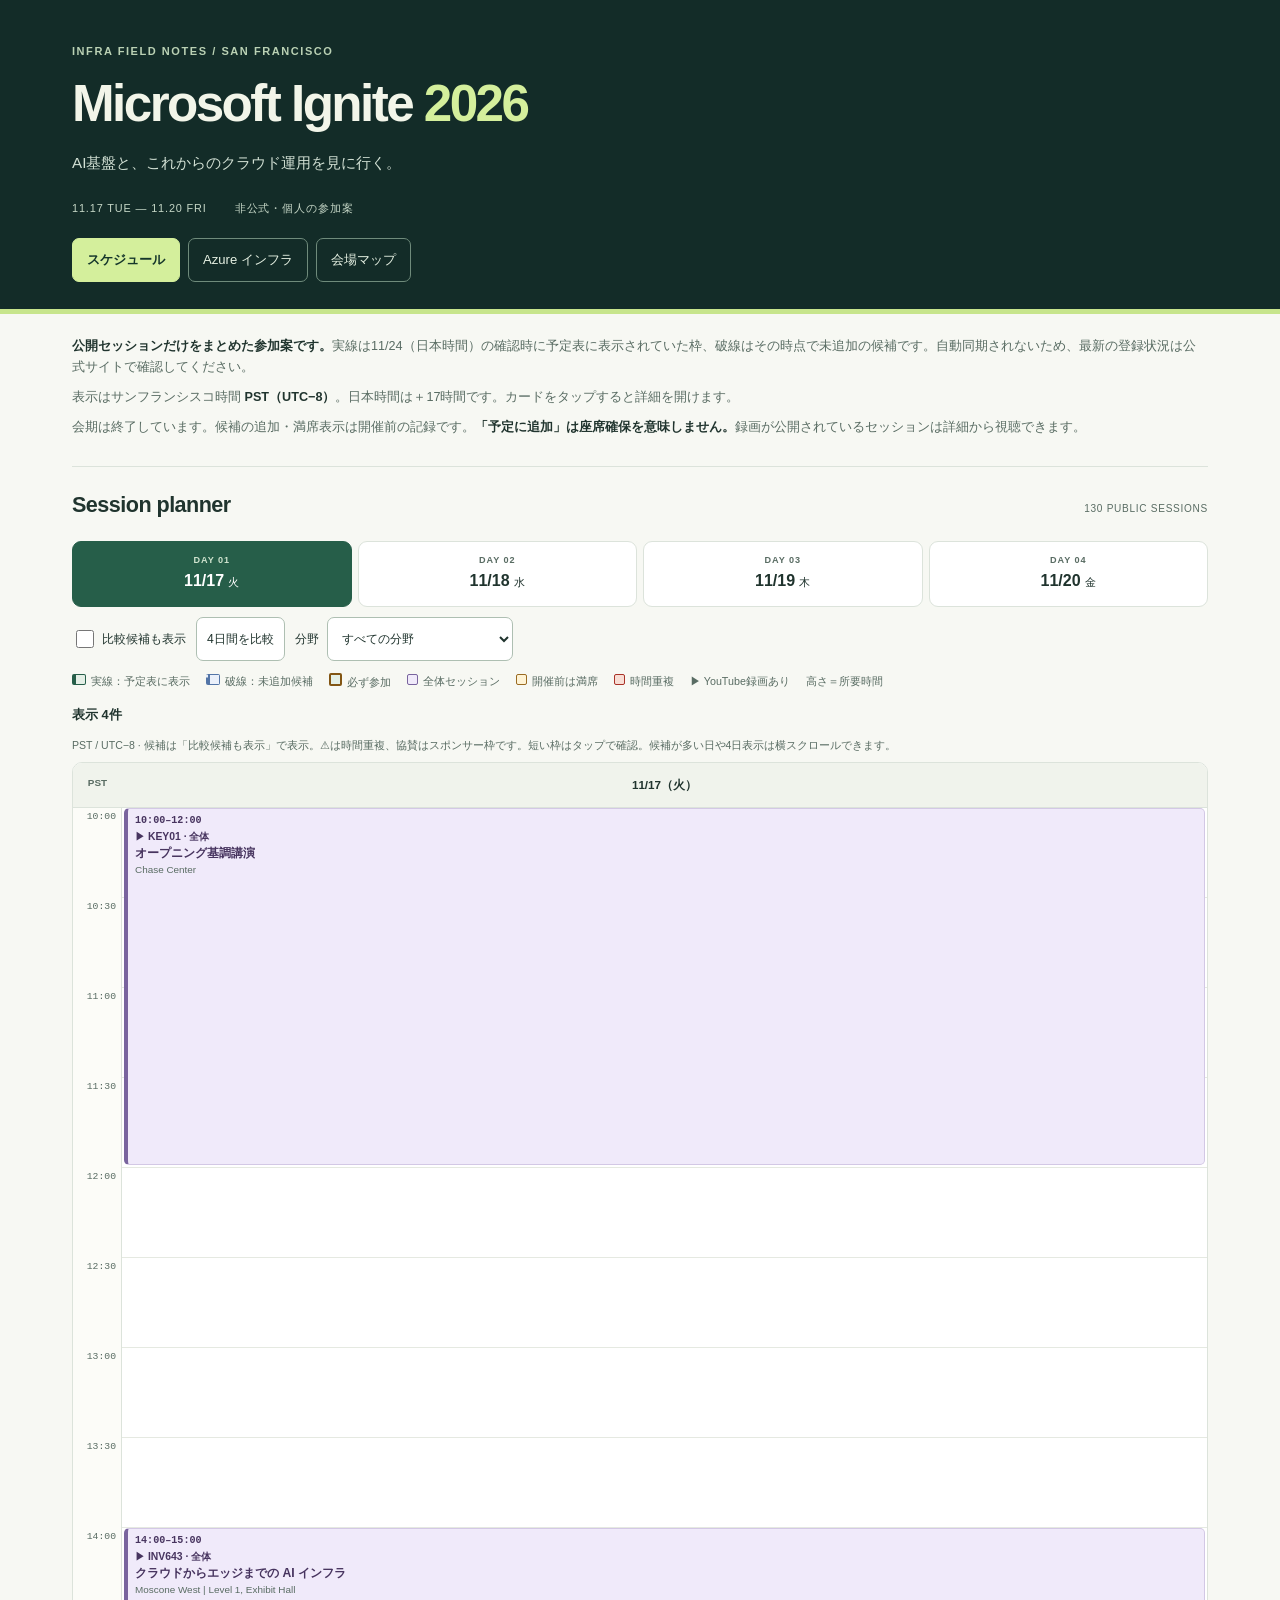
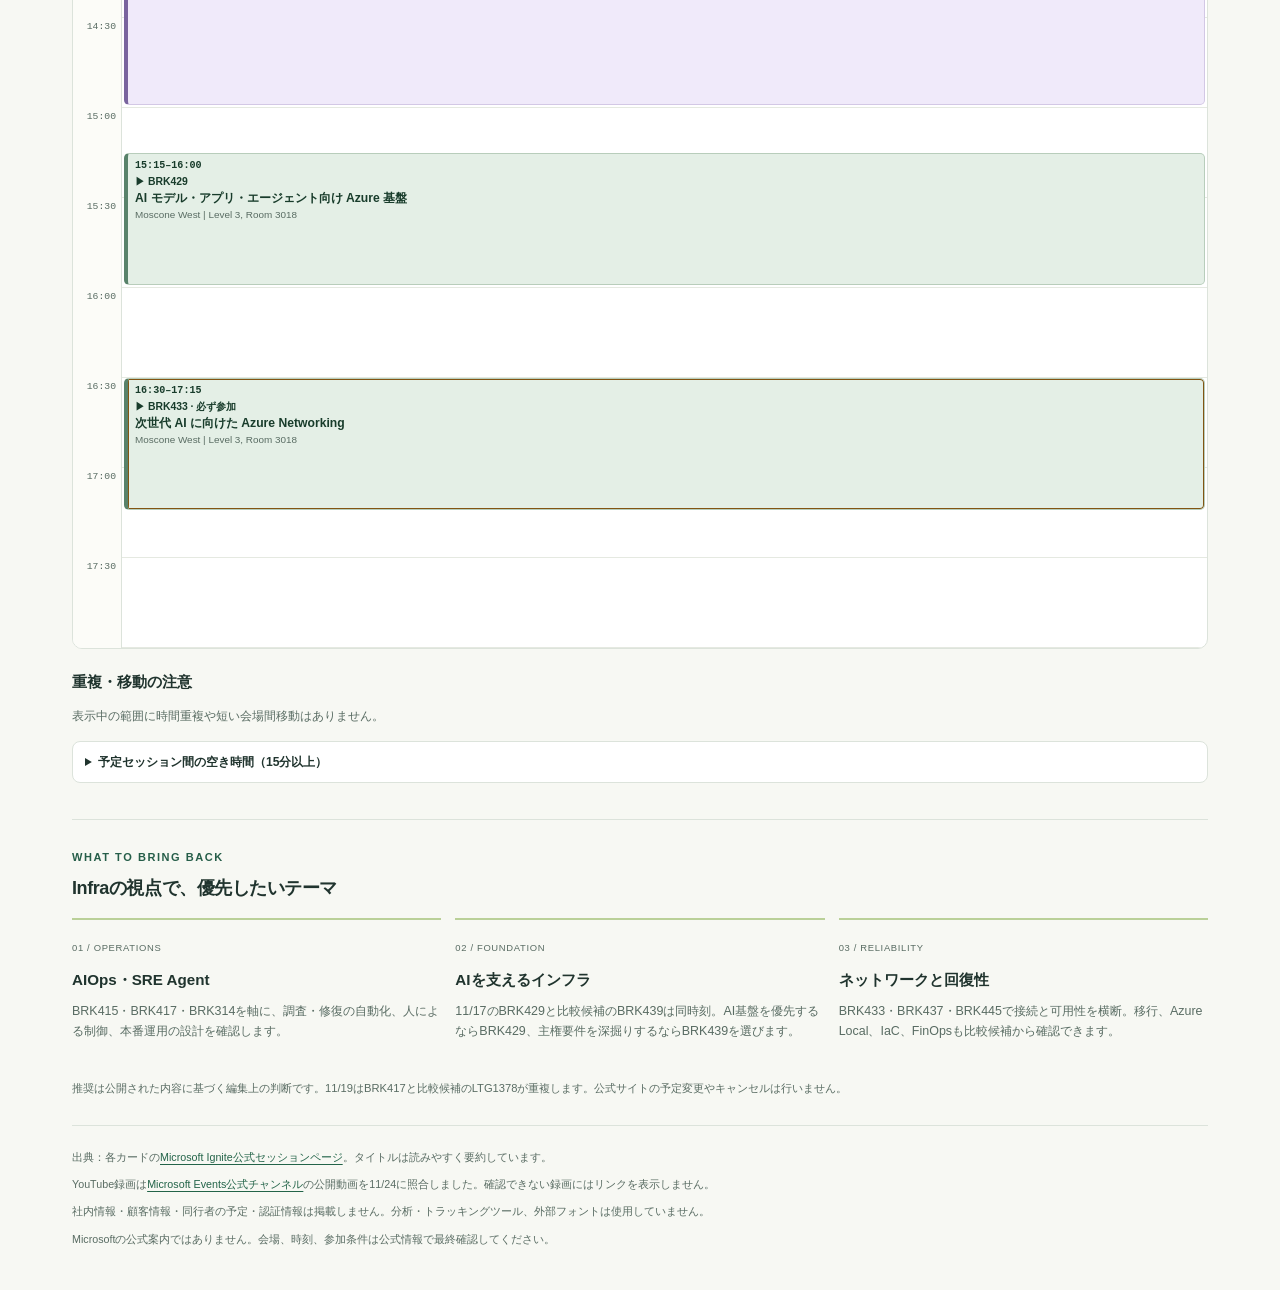
==== commit e6931792: "Add a standalone Azure infrastructure session catalog Co-authored-by: Copilot App <223556219+Copilot" ====
--- a/docs/index.html
+++ b/docs/index.html
@@ -17,7 +17,7 @@
       <h1>Microsoft Ignite <span>2026</span></h1>
       <p class="intro">AI基盤と、これからのクラウド運用を見に行く。</p>
       <div class="header-meta"><span>11.17 TUE — 11.20 FRI</span><span>非公式・個人の参加案</span></div>
-      <nav class="site-nav" aria-label="ページ"><a href="./" aria-current="page">スケジュール</a><a href="./map.html">会場マップ ↗</a></nav>
+      <nav class="site-nav" aria-label="ページ"><a href="./" aria-current="page">スケジュール</a><a href="./infra.html">Azure インフラ</a><a href="./map.html">会場マップ</a></nav>
     </div>
   </header>
   <main class="page">
--- a/docs/style.css
+++ b/docs/style.css
@@ -27,7 +27,7 @@
 h1 span { color: #d4ef9c; }
 .intro { font-size: .95rem; color: #d2e0d4; }
 .header-meta { display: flex; gap: 12px 28px; flex-wrap: wrap; margin-top: 25px; font-size: .68rem; letter-spacing: .08em; color: #c5d6c6; }
-.site-nav { display: flex; gap: 8px; margin-top: 20px; }
+.site-nav { display: flex; flex-wrap: wrap; gap: 8px; margin-top: 20px; }
 .site-nav a { display: inline-flex; align-items: center; min-height: 44px; padding: 8px 14px; border: 1px solid #6f8b7b; border-radius: 7px; color: #e7f2e4; text-decoration: none; font-size: .82rem; }
 .site-nav a[aria-current="page"] { color: #15362b; background: #d4ef9c; border-color: #d4ef9c; font-weight: 700; }
 .overview { padding: 22px 0 18px; font-size: .79rem; color: var(--muted); }
@@ -141,12 +141,25 @@
 .venue-card h3 { margin: 4px 0 8px; }
 .venue-card p:last-child { margin-bottom: 0; }
 .venue-number { font-weight: 750; color: var(--green); font-size: .75rem; }
+.infra-filters:not([hidden]) { display: flex; flex-wrap: wrap; align-items: start; gap: 10px 18px; margin-bottom: 12px; }
+.infra-filters label { display: grid; gap: 3px; font-size: .82rem; max-width: 100%; }
+.infra-filters label:first-child { flex: 1 1 260px; }
+.infra-filters input { width: 100%; min-width: 0; height: 44px; padding: 7px 10px; border: 1px solid #aebfb2; border-radius: 7px; background: white; color: var(--ink); }
+.infra-filters select { width: 100%; }
+.infra-group { border-top: 1px solid var(--line); margin-top: 20px; padding-top: 10px; }
+.infra-grid { display: grid; grid-template-columns: repeat(2, minmax(0, 1fr)); gap: 10px; margin: 0; padding: 0; list-style: none; }
+.infra-card { padding: 14px 16px; border: 1px solid var(--line); border-radius: 9px; background: white; font-size: .82rem; overflow-wrap: anywhere; }
+.infra-card .eyebrow, .infra-card .infra-tags { margin: 0; letter-spacing: normal; }
+.infra-card .eyebrow { color: var(--green); }
+.infra-card h4 { margin: 3px 0 6px; font-size: .98rem; line-height: 1.4; }
+.infra-card > a { display: inline-block; margin-top: 6px; }
 @media (max-width: 600px) {
   .page { padding: 0 14px; }
   .masthead { padding-top: 29px; }
   .intro { font-size: .8rem; }
   .reading-grid { grid-template-columns: 1fr; gap: 0; }
   .venue-grid { grid-template-columns: 1fr; }
+  .infra-grid { grid-template-columns: 1fr; }
   .track-label { width: 100%; }
   .track-label select { flex: 1; min-width: 0; }
   .event .event-title { font-size: .7rem; }
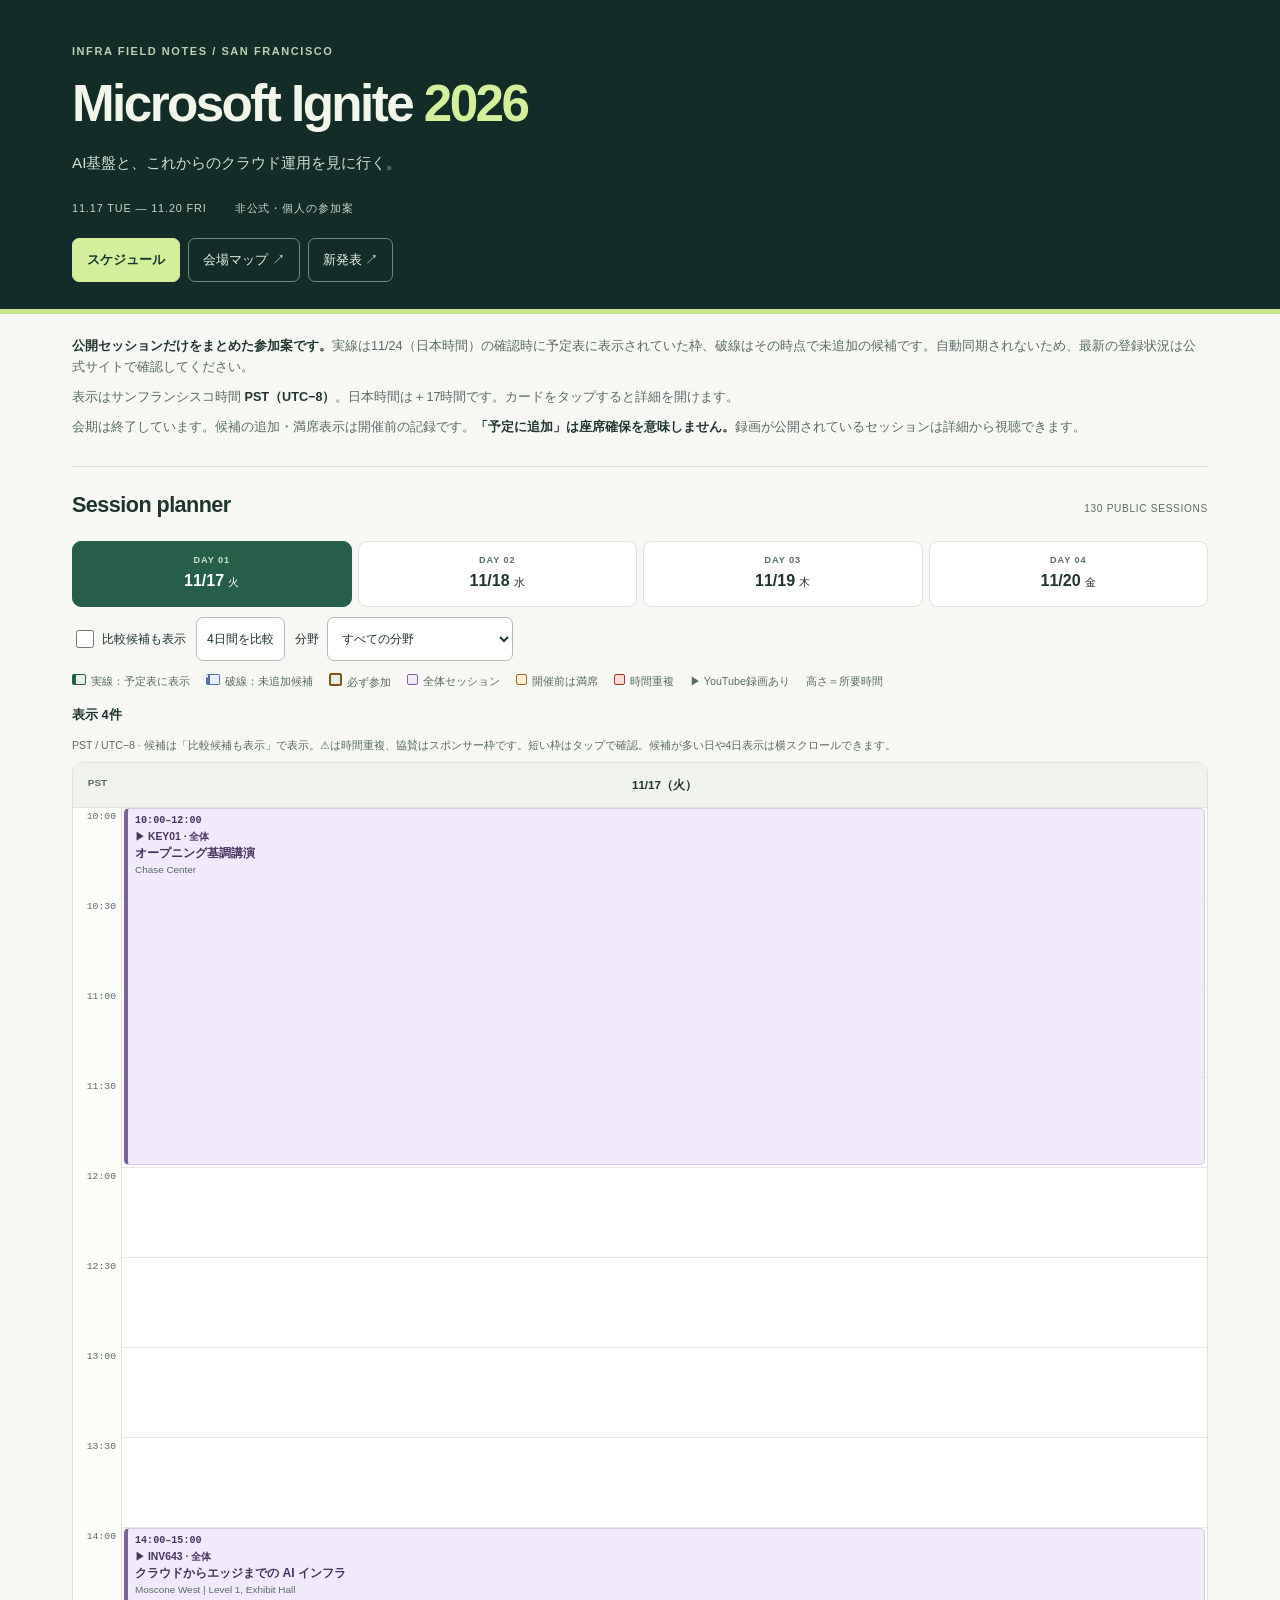
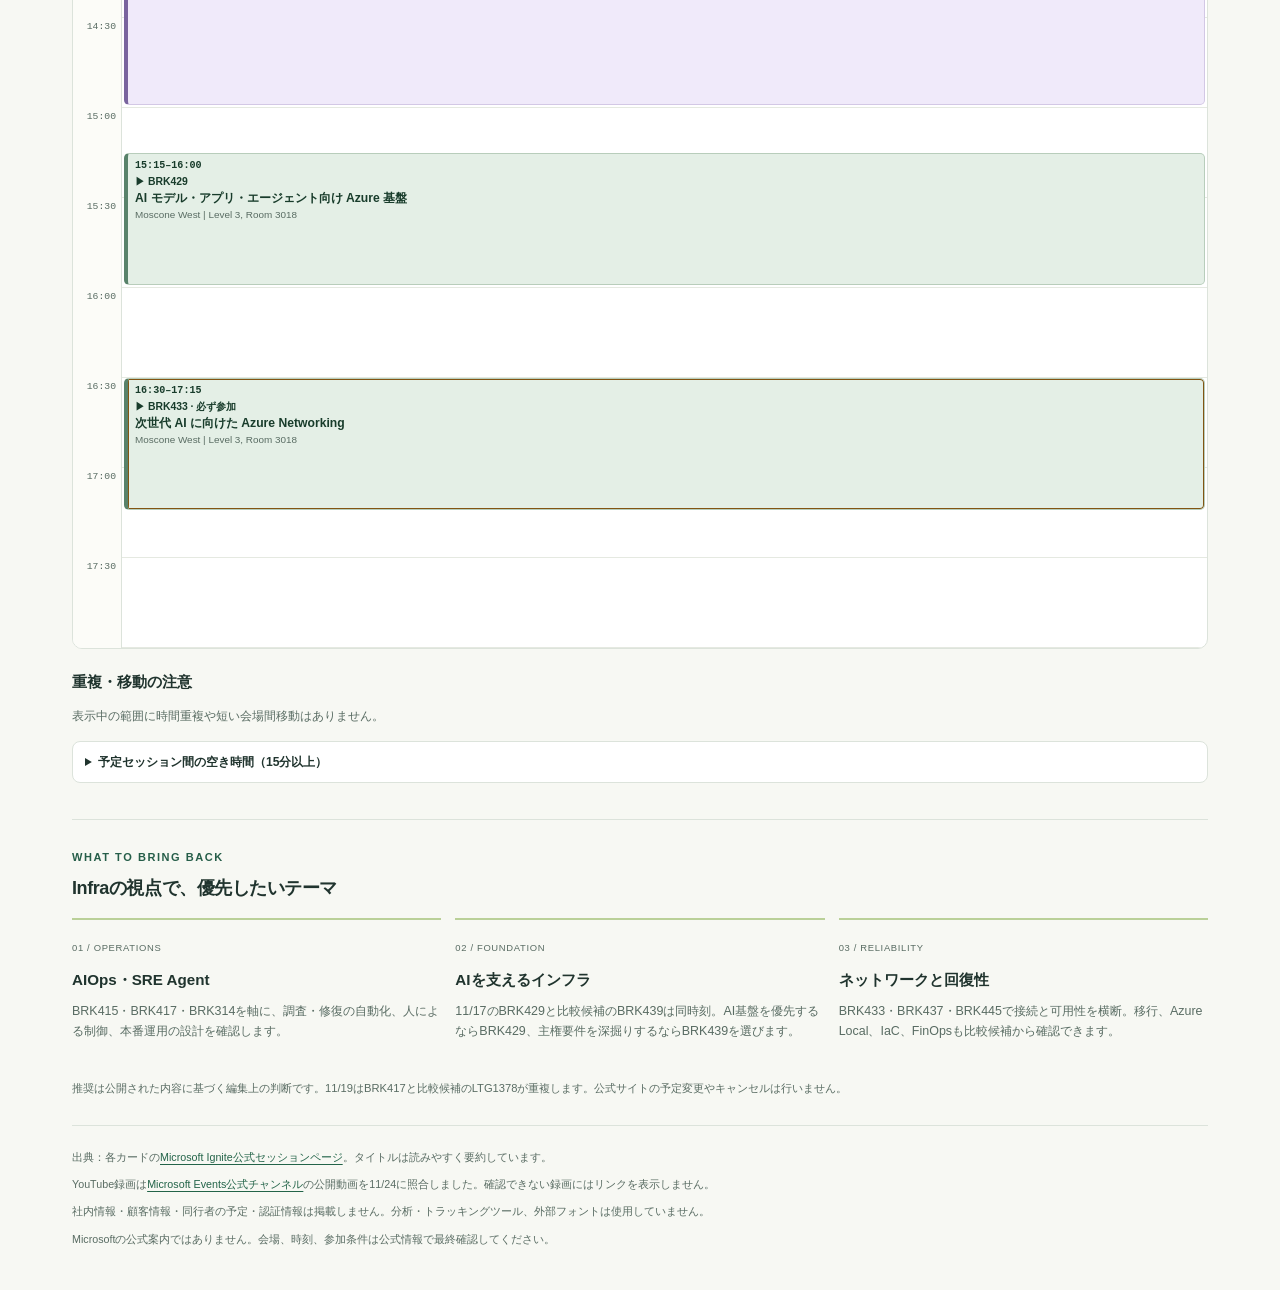
==== commit 0b9bbe53: "Draft Ignite 2026 announcements page Co-authored-by: Copilot App <223556219+Copilot@users.noreply.gi" ====
--- a/docs/index.html
+++ b/docs/index.html
@@ -17,7 +17,7 @@
       <h1>Microsoft Ignite <span>2026</span></h1>
       <p class="intro">AI基盤と、これからのクラウド運用を見に行く。</p>
       <div class="header-meta"><span>11.17 TUE — 11.20 FRI</span><span>非公式・個人の参加案</span></div>
-      <nav class="site-nav" aria-label="ページ"><a href="./" aria-current="page">スケジュール</a><a href="./infra.html">Azure インフラ</a><a href="./map.html">会場マップ</a></nav>
+      <nav class="site-nav" aria-label="ページ"><a href="./" aria-current="page">スケジュール</a><a href="./map.html">会場マップ ↗</a><a href="./updates.html">新発表 ↗</a></nav>
     </div>
   </header>
   <main class="page">
--- a/docs/style.css
+++ b/docs/style.css
@@ -141,27 +141,50 @@
 .venue-card h3 { margin: 4px 0 8px; }
 .venue-card p:last-child { margin-bottom: 0; }
 .venue-number { font-weight: 750; color: var(--green); font-size: .75rem; }
-.infra-filters:not([hidden]) { display: flex; flex-wrap: wrap; align-items: start; gap: 10px 18px; margin-bottom: 12px; }
-.infra-filters label { display: grid; gap: 3px; font-size: .82rem; max-width: 100%; }
-.infra-filters label:first-child { flex: 1 1 260px; }
-.infra-filters input { width: 100%; min-width: 0; height: 44px; padding: 7px 10px; border: 1px solid #aebfb2; border-radius: 7px; background: white; color: var(--ink); }
-.infra-filters select { width: 100%; }
-.infra-group { border-top: 1px solid var(--line); margin-top: 20px; padding-top: 10px; }
-.infra-grid { display: grid; grid-template-columns: repeat(2, minmax(0, 1fr)); gap: 10px; margin: 0; padding: 0; list-style: none; }
-.infra-card { padding: 14px 16px; border: 1px solid var(--line); border-radius: 9px; background: white; font-size: .82rem; overflow-wrap: anywhere; }
-.infra-card .eyebrow, .infra-card .infra-tags { margin: 0; letter-spacing: normal; }
-.infra-card .eyebrow { color: var(--green); }
-.infra-card h4 { margin: 3px 0 6px; font-size: .98rem; line-height: 1.4; }
-.infra-card > a { display: inline-block; margin-top: 6px; }
+.updates-page { max-width: 1000px; }
+.updates-intro { padding: 22px 0; color: var(--muted); font-size: .8rem; }
+.updates-intro strong { color: var(--ink); }
+.updates-reading { border-top: 1px solid var(--line); padding-top: 26px; }
+.updates-reading > .eyebrow { color: var(--green); }
+.updates-lead { font-size: .94rem; max-width: 75ch; }
+.brief-grid { display: grid; grid-template-columns: repeat(2, minmax(0, 1fr)); gap: 12px 26px; margin-top: 20px; }
+.brief-grid article { border-top: 2px solid #bad098; padding: 12px 0; }
+.brief-grid h3 { margin: 0 0 10px; }
+.brief-grid p { font-size: .83rem; margin-bottom: 12px; }
+.updates-diagram { margin: 18px 0; }
+.updates-diagram svg { width: 100%; max-width: 760px; display: block; height: auto; }
+.updates-diagram figcaption { color: var(--muted); font-size: .72rem; }
+.update-index { border-top: 1px solid var(--line); margin-top: 30px; padding-top: 22px; }
+.update-index .section-heading { border: 0; padding: 0; }
+.update-index > p { font-size: .82rem; }
+.update-filters { display: grid; grid-template-columns: 2fr 1fr 1fr; gap: 10px; margin: 20px 0 12px; }
+.update-filters label { display: grid; gap: 4px; font-size: .75rem; font-weight: 700; }
+.update-filters input, .update-filters select { width: 100%; min-width: 0; height: 44px; padding: 7px 10px; background: white; border: 1px solid #aebfb2; border-radius: 7px; color: var(--ink); }
+#update-count { font-size: .75rem; color: var(--muted); }
+#update-results { display: grid; gap: 8px; }
+.update-card { border: 1px solid var(--line); border-radius: 8px; background: white; }
+.update-card summary { cursor: pointer; min-height: 48px; padding: 12px 15px; }
+.update-card-label { display: block; color: var(--muted); font-size: .68rem; letter-spacing: .03em; }
+.update-card strong { font-size: .88rem; }
+.update-card ul { margin: 0; padding: 0 18px 0 34px; }
+.update-card li { font-size: .81rem; margin: 8px 0; }
+.update-badge { display: inline-block; border-radius: 4px; padding: 1px 5px; background: #e8f0df; color: #214e38; font-size: .69rem; font-weight: 700; }
+.update-sources { margin: 12px 15px 15px; font-size: .72rem; }
+.additional-update { padding: 14px 16px; margin: 14px 0; font-size: .83rem; }
+.additional-update h3 { margin: 4px 0 8px; }
+.video-links { font-size: .83rem; padding-left: 20px; }
 @media (max-width: 600px) {
   .page { padding: 0 14px; }
   .masthead { padding-top: 29px; }
   .intro { font-size: .8rem; }
   .reading-grid { grid-template-columns: 1fr; gap: 0; }
   .venue-grid { grid-template-columns: 1fr; }
-  .infra-grid { grid-template-columns: 1fr; }
   .track-label { width: 100%; }
   .track-label select { flex: 1; min-width: 0; }
   .event .event-title { font-size: .7rem; }
+  .brief-grid, .update-filters { grid-template-columns: 1fr; }
+  .brief-grid { gap: 2px; }
+  .updates-diagram { overflow-x: auto; }
+  .updates-diagram svg { min-width: 520px; }
 }
 @media (prefers-reduced-motion: no-preference) { dialog[open] { animation: appear .15s ease-out; } @keyframes appear { from { opacity: 0; transform: translateY(8px); } to { opacity: 1; transform: translateY(0); } } }
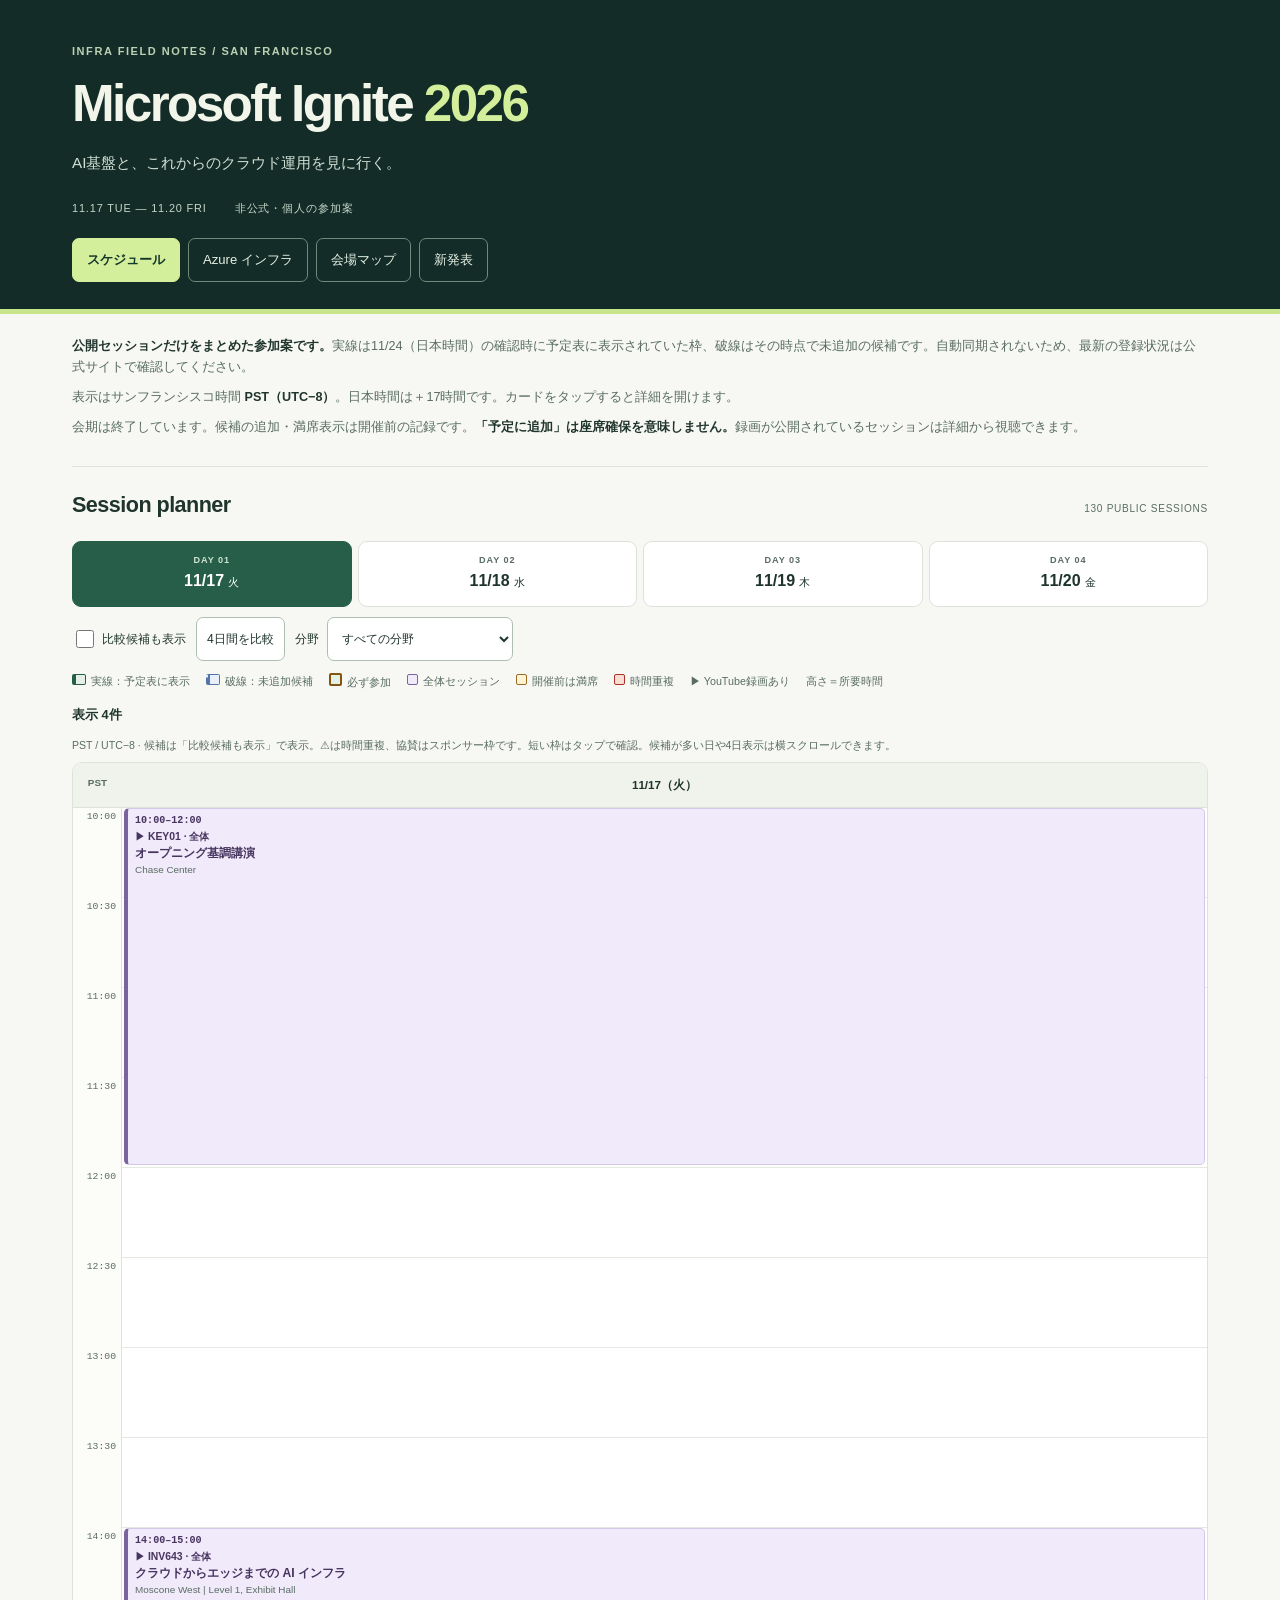
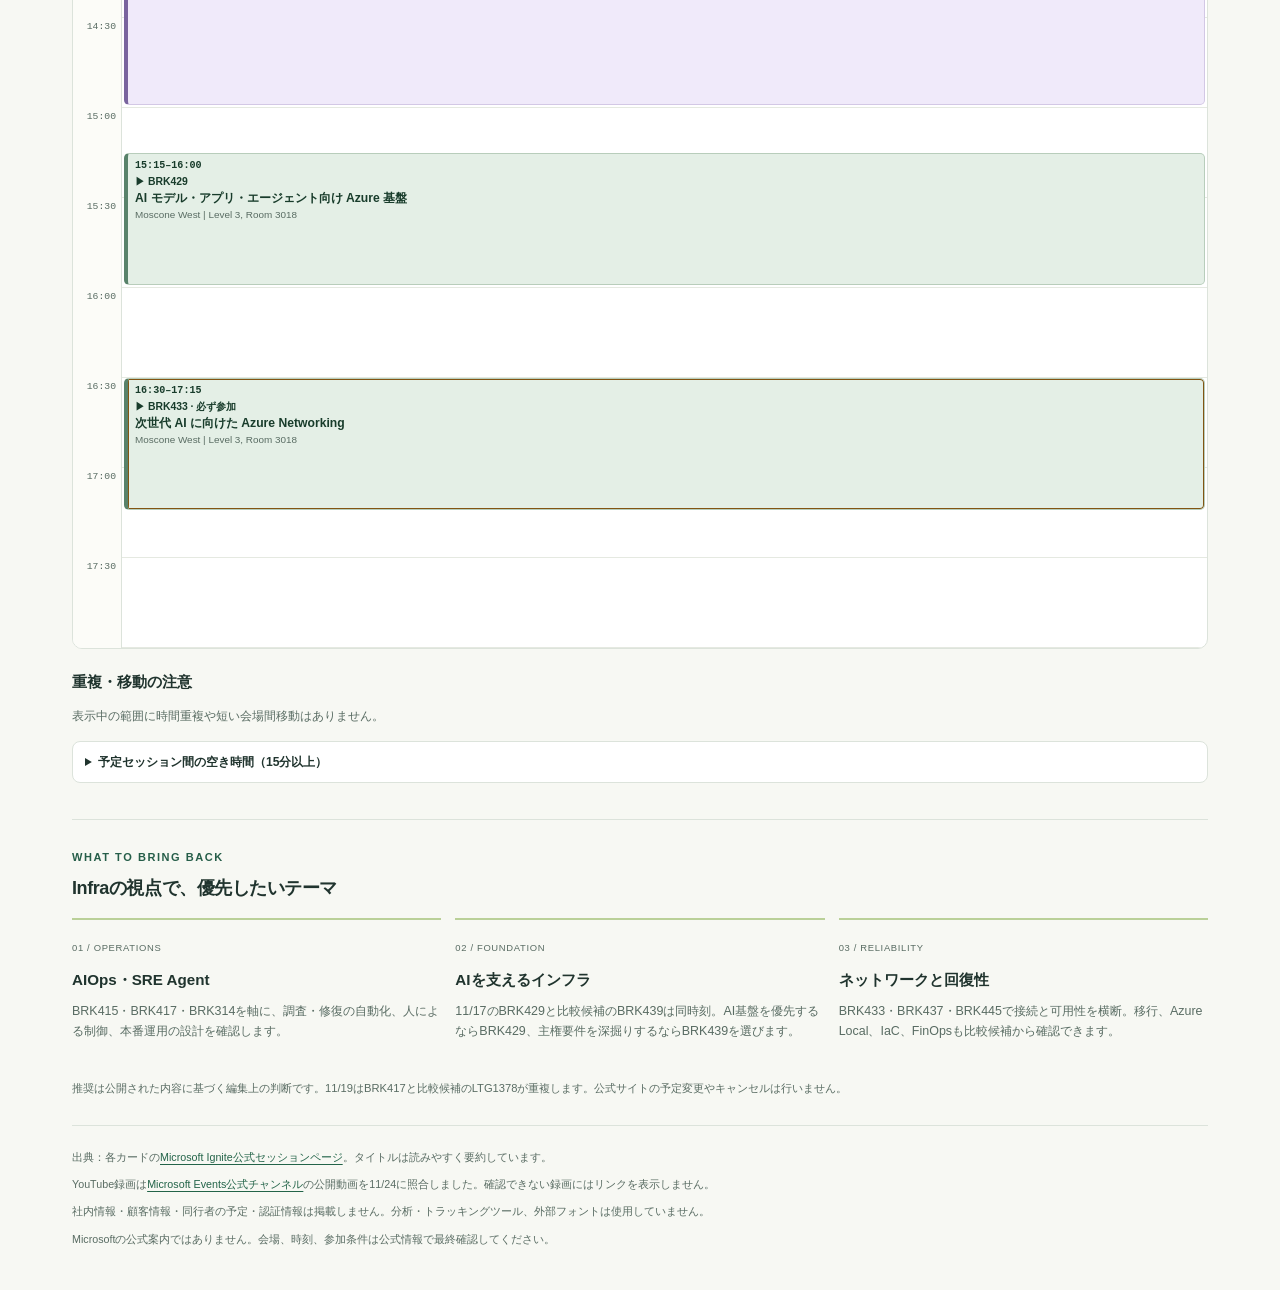
==== commit 24ef20cd: "Integrate catalog and verify announcement availability Co-authored-by: Copilot App <223556219+Copilo" ====
--- a/docs/index.html
+++ b/docs/index.html
@@ -17,7 +17,7 @@
       <h1>Microsoft Ignite <span>2026</span></h1>
       <p class="intro">AI基盤と、これからのクラウド運用を見に行く。</p>
       <div class="header-meta"><span>11.17 TUE — 11.20 FRI</span><span>非公式・個人の参加案</span></div>
-      <nav class="site-nav" aria-label="ページ"><a href="./" aria-current="page">スケジュール</a><a href="./map.html">会場マップ ↗</a><a href="./updates.html">新発表 ↗</a></nav>
+      <nav class="site-nav" aria-label="ページ"><a href="./" aria-current="page">スケジュール</a><a href="./infra.html">Azure インフラ</a><a href="./map.html">会場マップ</a><a href="./updates.html">新発表</a></nav>
     </div>
   </header>
   <main class="page">
--- a/docs/style.css
+++ b/docs/style.css
@@ -173,12 +173,25 @@
 .additional-update { padding: 14px 16px; margin: 14px 0; font-size: .83rem; }
 .additional-update h3 { margin: 4px 0 8px; }
 .video-links { font-size: .83rem; padding-left: 20px; }
+.infra-filters:not([hidden]) { display: flex; flex-wrap: wrap; align-items: start; gap: 10px 18px; margin-bottom: 12px; }
+.infra-filters label { display: grid; gap: 3px; font-size: .82rem; max-width: 100%; }
+.infra-filters label:first-child { flex: 1 1 260px; }
+.infra-filters input { width: 100%; min-width: 0; height: 44px; padding: 7px 10px; border: 1px solid #aebfb2; border-radius: 7px; background: white; color: var(--ink); }
+.infra-filters select { width: 100%; }
+.infra-group { border-top: 1px solid var(--line); margin-top: 20px; padding-top: 10px; }
+.infra-grid { display: grid; grid-template-columns: repeat(2, minmax(0, 1fr)); gap: 10px; margin: 0; padding: 0; list-style: none; }
+.infra-card { padding: 14px 16px; border: 1px solid var(--line); border-radius: 9px; background: white; font-size: .82rem; overflow-wrap: anywhere; }
+.infra-card .eyebrow, .infra-card .infra-tags { margin: 0; letter-spacing: normal; }
+.infra-card .eyebrow { color: var(--green); }
+.infra-card h4 { margin: 3px 0 6px; font-size: .98rem; line-height: 1.4; }
+.infra-card > a { display: inline-block; margin-top: 6px; }
 @media (max-width: 600px) {
   .page { padding: 0 14px; }
   .masthead { padding-top: 29px; }
   .intro { font-size: .8rem; }
   .reading-grid { grid-template-columns: 1fr; gap: 0; }
   .venue-grid { grid-template-columns: 1fr; }
+  .infra-grid { grid-template-columns: 1fr; }
   .track-label { width: 100%; }
   .track-label select { flex: 1; min-width: 0; }
   .event .event-title { font-size: .7rem; }
